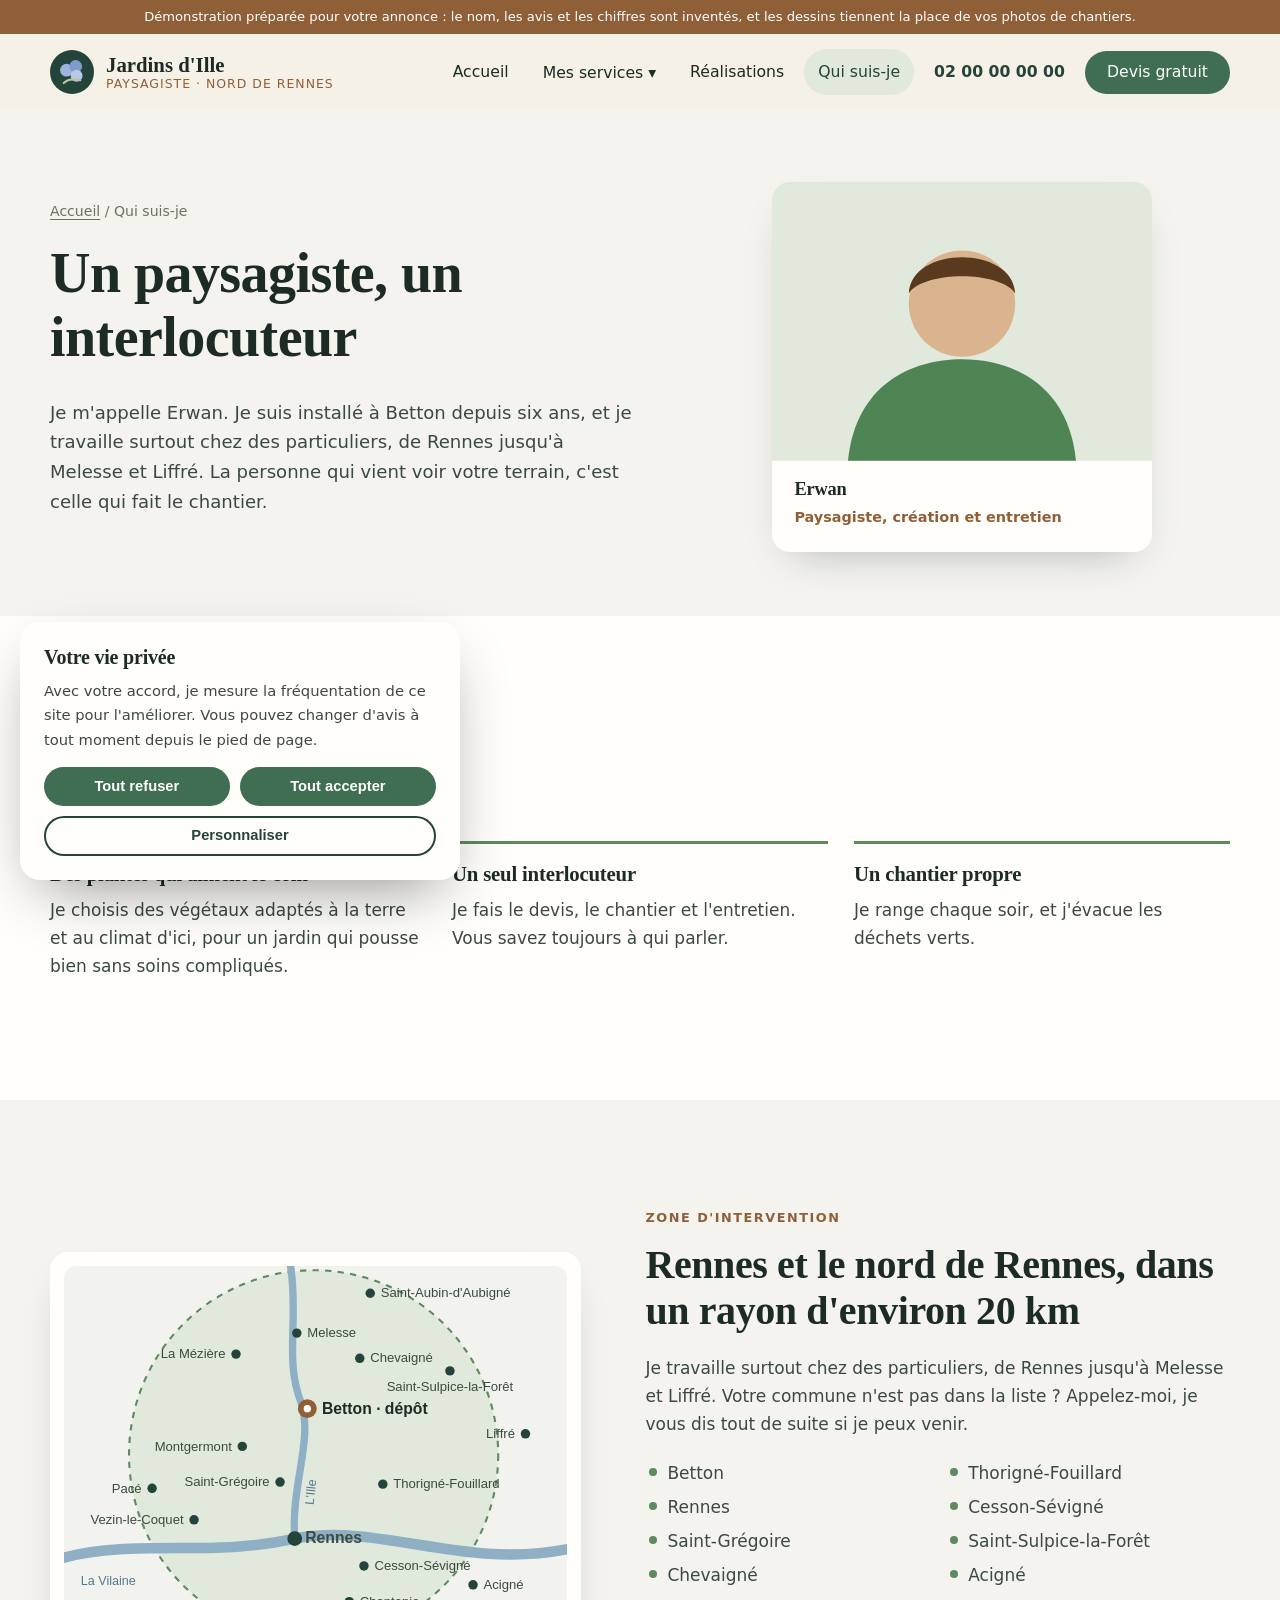
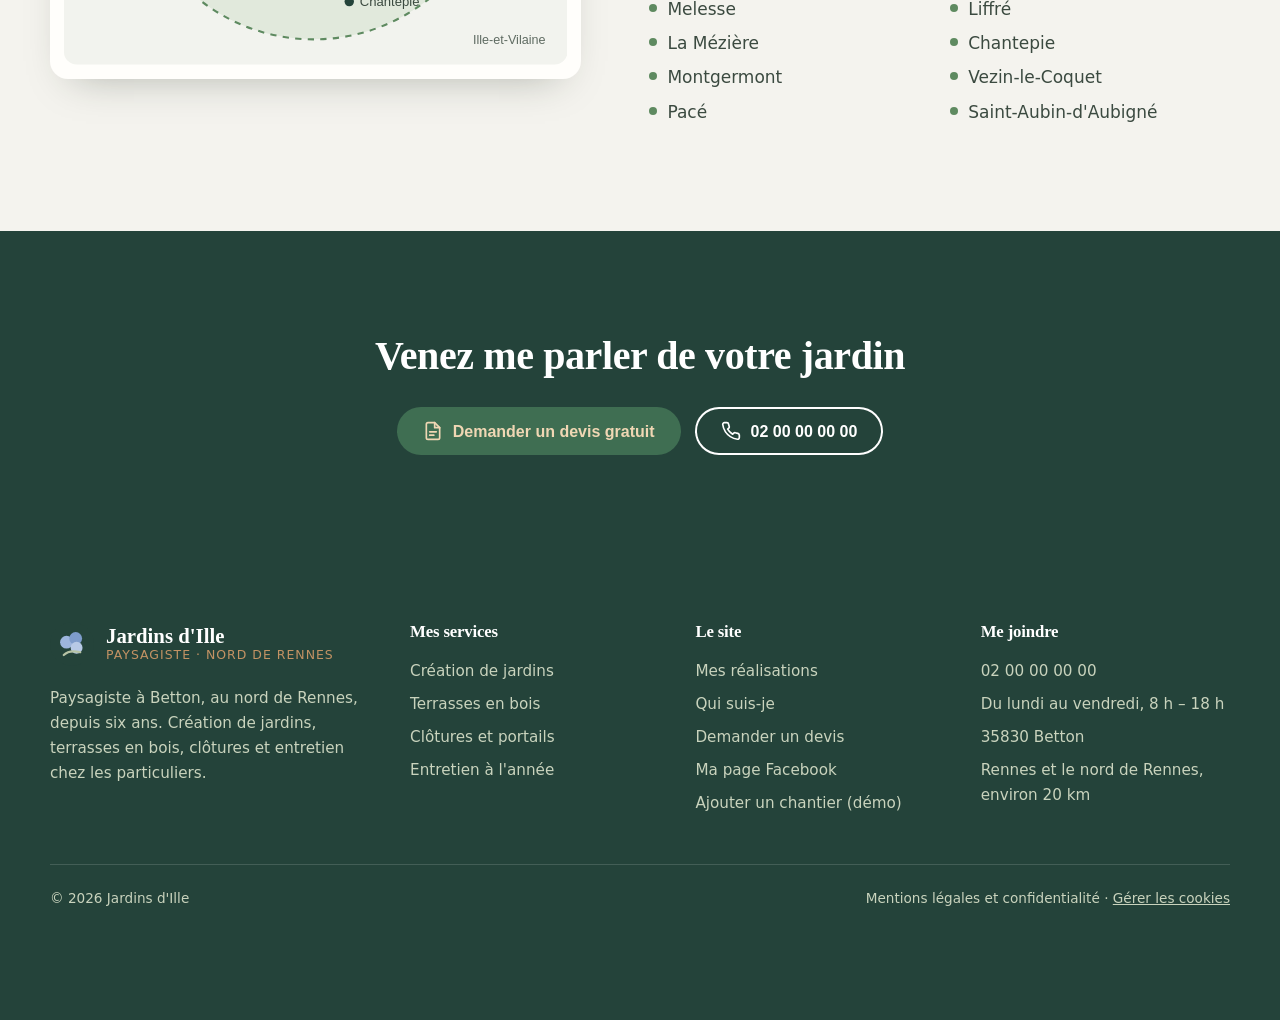
==== a-propos.html @ 2268ceef "Démonstration : site d'un paysagiste près de Rennes" ====
<!doctype html>
<html lang="fr">
<head>
  <meta charset="utf-8">
  <meta name="viewport" content="width=device-width, initial-scale=1">
  <title>Qui suis-je : paysagiste à Betton | Jardins d'Ille</title>
  <meta name="description" content="Paysagiste installé à Betton, au nord de Rennes, depuis six ans, au service des particuliers.">
  <!-- Démonstration : hors des moteurs de recherche. Le vrai site sera indexé. -->
  <meta name="robots" content="noindex, nofollow">
  <meta property="og:type" content="website">
  <meta property="og:locale" content="fr_FR">
  <meta property="og:title" content="Qui suis-je : paysagiste à Betton | Jardins d'Ille">
  <meta property="og:description" content="Paysagiste installé à Betton, au nord de Rennes, depuis six ans, au service des particuliers.">
  <meta name="theme-color" content="#24433A">
  <link rel="icon" href="data:image/svg+xml,%3Csvg%20xmlns%3D%22http%3A%2F%2Fwww.w3.org%2F2000%2Fsvg%22%20viewBox%3D%220%200%2048%2048%22%20aria-hidden%3D%22true%22%3E%3Ccircle%20cx%3D%2224%22%20cy%3D%2224%22%20r%3D%2224%22%20fill%3D%22%2324433A%22%2F%3E%3Ccircle%20cx%3D%2218%22%20cy%3D%2222%22%20r%3D%227%22%20fill%3D%22%239DB5DD%22%2F%3E%3Ccircle%20cx%3D%2228%22%20cy%3D%2218%22%20r%3D%227%22%20fill%3D%22%237E9CCB%22%2F%3E%3Ccircle%20cx%3D%2229%22%20cy%3D%2228%22%20r%3D%226.5%22%20fill%3D%22%23B7C9E6%22%2F%3E%3Cpath%20d%3D%22M15%2036c4-4%2010-5%2018-3%22%20stroke%3D%22%23B7C3A5%22%20stroke-width%3D%222.4%22%20fill%3D%22none%22%20stroke-linecap%3D%22round%22%2F%3E%3C%2Fsvg%3E">
  <link rel="preload" href="assets/fonts/fraunces.woff2" as="font" type="font/woff2" crossorigin>
  <link rel="stylesheet" href="assets/style.css">
</head>
<body>
  <div class="bandeau-demo">Démonstration préparée pour votre annonce : le nom, les avis et les chiffres sont inventés, et les dessins tiennent la place de vos photos de chantiers.</div>
  <header class="entete">
    <div class="conteneur">
      <a class="marque" href="index.html" aria-label="Jardins d'Ille, accueil"><svg viewBox="0 0 48 48" aria-hidden="true"><circle cx="24" cy="24" r="24" fill="#24433A"/><circle cx="18" cy="22" r="7" fill="#9DB5DD"/><circle cx="28" cy="18" r="7" fill="#7E9CCB"/><circle cx="29" cy="28" r="6.5" fill="#B7C9E6"/><path d="M15 36c4-4 10-5 18-3" stroke="#B7C3A5" stroke-width="2.4" fill="none" stroke-linecap="round"/></svg><span class="marque-nom"><strong>Jardins d'Ille</strong><span>Paysagiste · Nord de Rennes</span></span></a>
      <button class="bouton-menu" aria-label="Ouvrir le menu" aria-expanded="false" aria-controls="navigation"><span></span><span></span><span></span></button>
      <nav class="nav" id="navigation" aria-label="Navigation principale">
        <ul>
          <li><a href="index.html">Accueil</a></li>
          <li class="sous-menu"><button class="ouvrir-sous-menu" aria-expanded="false">Mes services ▾</button>
            <ul>
              <li><a href="creation-jardin.html">Création de jardins</a></li>
              <li><a href="terrasses-bois.html">Terrasses en bois</a></li>
              <li><a href="clotures-portails.html">Clôtures et portails</a></li>
              <li><a href="entretien-jardin.html">Entretien de jardins</a></li>
            </ul>
          </li>
          <li><a href="realisations.html">Réalisations</a></li>
          <li><a href="a-propos.html" aria-current="page">Qui suis-je</a></li>
          <li><a class="tel-entete" href="tel:+33200000000">02 00 00 00 00</a></li>
          <li><a class="bouton" href="contact.html">Devis gratuit</a></li>
        </ul>
      </nav>
    </div>
  </header>
  <main>

    <section class="page-titre">
      <div class="conteneur">
        <div>
          <p class="fil"><a href="index.html">Accueil</a> / Qui suis-je</p>
          <h1>Un paysagiste, un interlocuteur</h1>
          <p class="intro">Je m'appelle Erwan. Je suis installé à Betton depuis six ans, et je travaille surtout chez des particuliers, de Rennes jusqu'à Melesse et Liffré. La personne qui vient voir votre terrain, c'est celle qui fait le chantier.</p>
        </div>
        <div class="membre membre-seul"><svg viewBox="0 0 300 220" role="img" aria-label="Portrait du paysagiste, à remplacer par une photo"><rect width="300" height="220" fill="#E1E9DC"/><circle cx="150" cy="96" r="42" fill="#D9B48F"/><path d="M60 220 C66 160 110 140 150 140 C190 140 234 160 240 220Z" fill="#4F8455"/><path d="M108 88 C110 50 190 50 192 88 C180 70 120 70 108 88Z" fill="#5A3A1F"/></svg><div class="corps"><h3>Erwan</h3><span class="role">Paysagiste, création et entretien</span></div></div>
      </div>
    </section>
    <section class="fond-blanc">
      <div class="conteneur">
        <span class="surtitre">Ce qui compte pour moi</span>
        <h2>Ma façon de travailler</h2>
        <div class="valeurs">
          <div><h3>Des plantes qui aiment le coin</h3><p>Je choisis des végétaux adaptés à la terre et au climat d'ici, pour un jardin qui pousse bien sans soins compliqués.</p></div>
          <div><h3>Un seul interlocuteur</h3><p>Je fais le devis, le chantier et l'entretien. Vous savez toujours à qui parler.</p></div>
          <div><h3>Un chantier propre</h3><p>Je range chaque soir, et j'évacue les déchets verts.</p></div>
        </div>
      </div>
    </section>
    
    <section>
      <div class="conteneur bloc-zone">
        <div class="carte-zone"><svg viewBox="80 40 480 380" role="img" aria-label="Carte de ma zone d'intervention au nord de Rennes" font-family="Inter, sans-serif">
    <rect x="80" y="40" width="480" height="380" fill="#F2F3EE" rx="12"/>
    <circle cx="318" cy="220" r="176" fill="#E1E9DC" stroke="#5E8A60" stroke-width="2" stroke-dasharray="6 6"/>
    <path d="M296 40 C304 90 290 130 306 170 C318 205 296 250 300 300" fill="none" stroke="#8FB0C4" stroke-width="7" stroke-linecap="round"/>
    <path d="M80 318 C150 300 220 318 300 300 C380 284 460 330 560 310" fill="none" stroke="#8FB0C4" stroke-width="10" stroke-linecap="round"/>
    <text x="318" y="268" font-size="12" fill="#55798C" transform="rotate(-84 318 268)">L'Ille</text>
    <text x="96" y="344" font-size="12" fill="#55798C">La Vilaine</text>
    <text x="470" y="400" font-size="12" fill="#5F6B62">Ille-et-Vilaine</text>
    <g><circle cx="300" cy="300" r="7" fill="#24433A"/><text x="310" y="304" font-size="15" font-weight="700" text-anchor="start" fill="#3B4A40">Rennes</text></g><g><circle cx="286" cy="246" r="4.5" fill="#24433A"/><text x="276" y="250" font-size="12.5"  text-anchor="end" fill="#3B4A40">Saint-Grégoire</text></g><g><circle cx="302" cy="104" r="4.5" fill="#24433A"/><text x="312" y="108" font-size="12.5"  text-anchor="start" fill="#3B4A40">Melesse</text></g><g><circle cx="244" cy="124" r="4.5" fill="#24433A"/><text x="234" y="128" font-size="12.5"  text-anchor="end" fill="#3B4A40">La Mézière</text></g><g><circle cx="362" cy="128" r="4.5" fill="#24433A"/><text x="372" y="132" font-size="12.5"  text-anchor="start" fill="#3B4A40">Chevaigné</text></g><g><circle cx="250" cy="212" r="4.5" fill="#24433A"/><text x="240" y="216" font-size="12.5"  text-anchor="end" fill="#3B4A40">Montgermont</text></g><g><circle cx="164" cy="252" r="4.5" fill="#24433A"/><text x="154" y="256" font-size="12.5"  text-anchor="end" fill="#3B4A40">Pacé</text></g><g><circle cx="204" cy="282" r="4.5" fill="#24433A"/><text x="194" y="286" font-size="12.5"  text-anchor="end" fill="#3B4A40">Vezin-le-Coquet</text></g><g><circle cx="384" cy="248" r="4.5" fill="#24433A"/><text x="394" y="252" font-size="12.5"  text-anchor="start" fill="#3B4A40">Thorigné-Fouillard</text></g><g><circle cx="366" cy="326" r="4.5" fill="#24433A"/><text x="376" y="330" font-size="12.5"  text-anchor="start" fill="#3B4A40">Cesson-Sévigné</text></g><g><circle cx="352" cy="360" r="4.5" fill="#24433A"/><text x="362" y="364" font-size="12.5"  text-anchor="start" fill="#3B4A40">Chantepie</text></g><g><circle cx="470" cy="344" r="4.5" fill="#24433A"/><text x="480" y="348" font-size="12.5"  text-anchor="start" fill="#3B4A40">Acigné</text></g><g><circle cx="448" cy="140" r="4.5" fill="#24433A"/><text x="448" y="159" font-size="12.5"  text-anchor="middle" fill="#3B4A40">Saint-Sulpice-la-Forêt</text></g><g><circle cx="520" cy="200" r="4.5" fill="#24433A"/><text x="510" y="204" font-size="12.5"  text-anchor="end" fill="#3B4A40">Liffré</text></g><g><circle cx="372" cy="66" r="4.5" fill="#24433A"/><text x="382" y="70" font-size="12.5"  text-anchor="start" fill="#3B4A40">Saint-Aubin-d'Aubigné</text></g><g><circle cx="312" cy="176" r="9" fill="#8F5F38"/><circle cx="312" cy="176" r="3.5" fill="#fff"/><text x="326" y="181" font-size="15" font-weight="700" fill="#1C2B24">Betton · dépôt</text></g>
  </svg></div>
        <div>
          <span class="surtitre">Zone d'intervention</span>
          <h2>Rennes et le nord de Rennes, dans un rayon d'environ 20 km</h2>
          <p>Je travaille surtout chez des particuliers, de Rennes jusqu'à Melesse et Liffré. Votre commune n'est pas dans la liste ? Appelez-moi, je vous dis tout de suite si je peux venir.</p>
          <ul class="communes"><li>Betton</li><li>Rennes</li><li>Saint-Grégoire</li><li>Chevaigné</li><li>Melesse</li><li>La Mézière</li><li>Montgermont</li><li>Pacé</li><li>Thorigné-Fouillard</li><li>Cesson-Sévigné</li><li>Saint-Sulpice-la-Forêt</li><li>Acigné</li><li>Liffré</li><li>Chantepie</li><li>Vezin-le-Coquet</li><li>Saint-Aubin-d'Aubigné</li></ul>
        </div>
      </div>
    </section>
    <section class="fond-foret appel">
      <div class="conteneur"><h2>Venez me parler de votre jardin</h2><div class="boutons"><a class="bouton" href="contact.html"><svg viewBox="0 0 24 24" fill="none" stroke="currentColor" stroke-width="2" stroke-linecap="round" stroke-linejoin="round" aria-hidden="true"><path d="M14 2H6a2 2 0 0 0-2 2v16a2 2 0 0 0 2 2h12a2 2 0 0 0 2-2V8z"/><path d="M14 2v6h6M8 13h8M8 17h5"/></svg>Demander un devis gratuit</a><a class="bouton bouton-ligne" href="tel:+33200000000"><svg viewBox="0 0 24 24" fill="none" stroke="currentColor" stroke-width="2" stroke-linecap="round" stroke-linejoin="round" aria-hidden="true"><path d="M22 16.9v3a2 2 0 0 1-2.2 2 19.8 19.8 0 0 1-8.6-3.1 19.5 19.5 0 0 1-6-6A19.8 19.8 0 0 1 2.1 4.2 2 2 0 0 1 4.1 2h3a2 2 0 0 1 2 1.7c.1.9.4 1.8.7 2.7a2 2 0 0 1-.5 2.1L8 9.8a16 16 0 0 0 6 6l1.3-1.3a2 2 0 0 1 2.1-.4c.9.3 1.8.6 2.7.7a2 2 0 0 1 1.7 2z"/></svg>02 00 00 00 00</a></div></div>
    </section>
  </main>
  <footer class="pied">
    <div class="conteneur">
      <div class="grille">
        <div>
          <a class="marque" href="index.html" aria-label="Accueil"><svg viewBox="0 0 48 48" aria-hidden="true"><circle cx="24" cy="24" r="24" fill="#24433A"/><circle cx="18" cy="22" r="7" fill="#9DB5DD"/><circle cx="28" cy="18" r="7" fill="#7E9CCB"/><circle cx="29" cy="28" r="6.5" fill="#B7C9E6"/><path d="M15 36c4-4 10-5 18-3" stroke="#B7C3A5" stroke-width="2.4" fill="none" stroke-linecap="round"/></svg><span class="marque-nom"><strong>Jardins d'Ille</strong><span>Paysagiste · Nord de Rennes</span></span></a>
          <p style="margin-top:20px;max-width:330px">Paysagiste à Betton, au nord de Rennes, depuis six ans. Création de jardins, terrasses en bois, clôtures et entretien chez les particuliers.</p>
        </div>
        <div>
          <h4>Mes services</h4>
          <ul><li><a href="creation-jardin.html">Création de jardins</a></li><li><a href="terrasses-bois.html">Terrasses en bois</a></li><li><a href="clotures-portails.html">Clôtures et portails</a></li><li><a href="entretien-jardin.html">Entretien à l'année</a></li></ul>
        </div>
        <div>
          <h4>Le site</h4>
          <ul><li><a href="realisations.html">Mes réalisations</a></li><li><a href="a-propos.html">Qui suis-je</a></li><li><a href="contact.html">Demander un devis</a></li><li><a href="#" onclick="return false">Ma page Facebook</a></li><li><a href="ajouter-un-chantier.html">Ajouter un chantier (démo)</a></li></ul>
        </div>
        <div>
          <h4>Me joindre</h4>
          <ul><li><a href="tel:+33200000000">02 00 00 00 00</a></li><li>Du lundi au vendredi, 8 h – 18 h</li><li>35830 Betton</li><li>Rennes et le nord de Rennes, environ 20 km</li></ul>
        </div>
      </div>
      <div class="pied-bas">
        <span>© <span data-annee>2026</span> Jardins d'Ille</span>
        <span><a href="mentions-legales.html">Mentions légales et confidentialité</a> · <button class="lien-bouton" data-gerer-cookies>Gérer les cookies</button></span>
      </div>
    </div>
  </footer>
  <div class="barre-mobile">
    <a class="bouton bouton-ligne" href="tel:+33200000000"><svg viewBox="0 0 24 24" fill="none" stroke="currentColor" stroke-width="2" stroke-linecap="round" stroke-linejoin="round" aria-hidden="true"><path d="M22 16.9v3a2 2 0 0 1-2.2 2 19.8 19.8 0 0 1-8.6-3.1 19.5 19.5 0 0 1-6-6A19.8 19.8 0 0 1 2.1 4.2 2 2 0 0 1 4.1 2h3a2 2 0 0 1 2 1.7c.1.9.4 1.8.7 2.7a2 2 0 0 1-.5 2.1L8 9.8a16 16 0 0 0 6 6l1.3-1.3a2 2 0 0 1 2.1-.4c.9.3 1.8.6 2.7.7a2 2 0 0 1 1.7 2z"/></svg>Appeler</a>
    <a class="bouton" href="contact.html"><svg viewBox="0 0 24 24" fill="none" stroke="currentColor" stroke-width="2" stroke-linecap="round" stroke-linejoin="round" aria-hidden="true"><path d="M14 2H6a2 2 0 0 0-2 2v16a2 2 0 0 0 2 2h12a2 2 0 0 0 2-2V8z"/><path d="M14 2v6h6M8 13h8M8 17h5"/></svg>Demander un devis</a>
  </div>
  <div class="cookies" role="dialog" aria-labelledby="cookies-titre">
    <h2 id="cookies-titre">Votre vie privée</h2>
    <p>Avec votre accord, je mesure la fréquentation de ce site pour l'améliorer. Vous pouvez changer d'avis à tout moment depuis le pied de page.</p>
    <div class="cookies-actions">
      <button class="bouton" data-cookies="refuser">Tout refuser</button>
      <button class="bouton" data-cookies="accepter">Tout accepter</button>
      <button class="bouton bouton-ligne" data-cookies="personnaliser">Personnaliser</button>
    </div>
    <div class="cookies-detail">
      <div class="categorie"><div><strong>Nécessaires</strong><span>Mémorisent votre choix pendant six mois. Toujours actifs.</span></div><input type="checkbox" class="interrupteur" checked disabled aria-label="Cookies nécessaires, toujours actifs"></div>
      <div class="categorie"><div><strong>Mesure d'audience</strong><span>Statistiques de fréquentation, sans publicité ni revente.</span></div><input type="checkbox" class="interrupteur" id="mesure-audience" aria-label="Mesure d'audience"></div>
      <div class="cookies-actions"><button class="bouton" data-cookies="enregistrer">Enregistrer mes choix</button></div>
    </div>
  </div>
  <script src="assets/site.js" defer></script>
</body>
</html>
---- assets/style.css ----
/* Démo paysagiste près de Rennes : vert bocage, gris ardoise, bois, photos mises en avant, appel et devis à portée de pouce */
@font-face { font-family: "Fraunces"; src: url("fonts/fraunces.woff2") format("woff2"); font-weight: 400 700; font-display: swap; }
@font-face { font-family: "Inter"; src: url("fonts/inter.woff2") format("woff2"); font-weight: 100 900; font-display: swap; }

:root {
  --foret: #24433A;
  --vert: #3F6E52;
  --feuille: #5E8A60;
  --sauge: #B7C3A5;
  --sauge-pale: #E1E9DC;
  --beige: #F4F3EE;
  --sable: #E6E4D8;
  --bois: #8F5F38;
  --bois-clair: #C49364;
  --encre: #1C2B24;
  --texte: #3B4A40;
  --discret: #6A7364;
  --blanc: #FFFEFB;
  --rayon: 18px;
  --ombre: 0 18px 40px -22px rgba(31, 43, 30, .35);
}

*, *::before, *::after { box-sizing: border-box; }
html { scroll-behavior: smooth; -webkit-text-size-adjust: 100%; }
body { margin: 0; font-family: "Inter", system-ui, sans-serif; font-size: 17px; line-height: 1.65; color: var(--texte); background: var(--beige); }
img, svg { display: block; max-width: 100%; }
a { color: var(--vert); text-underline-offset: 3px; }
a:hover { color: var(--foret); }
h1, h2, h3, h4 { font-family: "Fraunces", Georgia, serif; color: var(--encre); line-height: 1.15; margin: 0 0 .5em; font-weight: 600; letter-spacing: -.01em; }
h1 { font-size: clamp(2.1rem, 5vw, 3.5rem); }
h2 { font-size: clamp(1.7rem, 3.4vw, 2.5rem); }
h3 { font-size: 1.3rem; }
p { margin: 0 0 1em; }
:focus-visible { outline: 3px solid var(--bois-clair); outline-offset: 3px; }
.conteneur { width: min(1180px, 100% - 40px); margin-inline: auto; }
section { padding: clamp(56px, 8vw, 104px) 0; }
.surtitre { display: inline-block; font-size: .8rem; font-weight: 600; letter-spacing: .12em; text-transform: uppercase; color: var(--bois); margin-bottom: 14px; }
.intro { font-size: 1.13rem; max-width: 640px; }
.centre { text-align: center; }
.centre .intro { margin-inline: auto; }
.fond-sable { background: var(--sable); }
.fond-foret { background: var(--foret); color: #E8EDDF; }
.fond-foret h2, .fond-foret h3 { color: #fff; }
.fond-foret a { color: #F0D7B4; }
.fond-blanc { background: var(--blanc); }

/* Bandeau de démonstration */
.bandeau-demo { background: var(--bois); color: #fff; font-size: .82rem; text-align: center; padding: 8px 16px; line-height: 1.4; }

/* Boutons */
.bouton { display: inline-flex; align-items: center; gap: 10px; background: var(--vert); color: #fff; border: 0; border-radius: 999px; padding: 14px 26px; font: 600 1rem/1.2 "Inter", sans-serif; text-decoration: none; cursor: pointer; transition: background .2s, transform .2s; }
.bouton:hover { background: var(--foret); color: #fff; transform: translateY(-1px); }
.bouton svg { width: 20px; height: 20px; flex: none; }
.bouton-bois { background: var(--bois); }
.bouton-bois:hover { background: #6F4726; }
.bouton-ligne { background: transparent; color: var(--foret); box-shadow: inset 0 0 0 2px var(--foret); }
.bouton-ligne:hover { background: var(--foret); color: #fff; }
.fond-foret .bouton-ligne { color: #fff; box-shadow: inset 0 0 0 2px #fff; }
.boutons { display: flex; flex-wrap: wrap; gap: 14px; margin-top: 28px; }
.lien-bouton { background: none; border: 0; padding: 0; font: inherit; color: inherit; text-decoration: underline; cursor: pointer; }

/* En-tête */
.entete { position: sticky; top: 0; z-index: 50; background: rgba(246, 241, 231, .94); backdrop-filter: blur(8px); transition: box-shadow .2s; }
.entete.defile { box-shadow: 0 6px 24px -14px rgba(31, 43, 30, .4); }
.entete .conteneur { display: flex; align-items: center; justify-content: space-between; gap: 20px; min-height: 76px; }
.marque { display: flex; align-items: center; gap: 12px; text-decoration: none; color: var(--encre); }
.marque svg { width: 44px; height: 44px; }
.marque-nom { display: flex; flex-direction: column; line-height: 1.1; }
.marque-nom strong { font-family: "Fraunces", serif; font-size: 1.3rem; font-weight: 600; }
.marque-nom span { font-size: .78rem; letter-spacing: .08em; text-transform: uppercase; color: var(--bois); }
.nav ul { list-style: none; margin: 0; padding: 0; display: flex; align-items: center; gap: 6px; }
.nav a, .nav .ouvrir-sous-menu { display: block; padding: 10px 14px; border-radius: 999px; color: var(--encre); text-decoration: none; font-weight: 500; font-size: .98rem; background: none; border: 0; font-family: inherit; cursor: pointer; }
.nav a:hover, .nav .ouvrir-sous-menu:hover, .nav a[aria-current="page"] { background: var(--sauge-pale); color: var(--foret); }
.nav .tel-entete { font-weight: 600; color: var(--foret); }
.nav .bouton { color: #fff; background: var(--vert); padding: 12px 22px; }
.nav .bouton:hover { background: var(--foret); color: #fff; }
.sous-menu { position: relative; }
.sous-menu ul { display: none; position: absolute; top: calc(100% + 6px); left: 0; min-width: 270px; background: var(--blanc); border-radius: 16px; box-shadow: var(--ombre); padding: 10px; flex-direction: column; align-items: stretch; gap: 2px; }
/* Pont invisible sur l'écart entre le bouton et le menu : la souris qui descend ne quitte pas le survol */
.sous-menu ul::before { content: ""; position: absolute; left: 0; right: 0; top: -12px; height: 12px; }
/* Ouvert au survol, au clic (classe « ouvert »), ou au clavier ; un clic de souris ne le bloque pas ouvert par le focus */
.sous-menu:hover ul, .sous-menu:has(:focus-visible) ul, .sous-menu.ouvert ul { display: flex; }
.sous-menu ul a { border-radius: 10px; }
.bouton-menu { display: none; width: 48px; height: 48px; border: 0; background: var(--sauge-pale); border-radius: 12px; cursor: pointer; flex-direction: column; justify-content: center; align-items: center; gap: 5px; }
.bouton-menu span { width: 22px; height: 2px; background: var(--foret); border-radius: 2px; }

/* Héros */
.heros { padding: clamp(36px, 6vw, 72px) 0 clamp(56px, 7vw, 96px); }
.heros .conteneur { display: grid; grid-template-columns: 1.05fr 1fr; gap: clamp(28px, 5vw, 64px); align-items: center; }
.heros .intro { font-size: 1.2rem; }
.note-google { display: inline-flex; align-items: center; gap: 10px; margin-top: 26px; background: var(--blanc); border-radius: 999px; padding: 8px 18px 8px 10px; box-shadow: var(--ombre); font-size: .92rem; color: var(--encre); text-decoration: none; }
.note-google .etoiles { color: #D9A33B; letter-spacing: 2px; }
.illustration { border-radius: 28px; overflow: hidden; box-shadow: var(--ombre); background: var(--sable); position: relative; }
.illustration svg { width: 100%; height: auto; }
.illustration .legende-photo { position: absolute; left: 14px; bottom: 14px; background: rgba(255, 253, 248, .9); color: var(--discret); font-size: .75rem; padding: 4px 10px; border-radius: 999px; }
.heros .illustration { border-radius: 200px 28px 28px 28px; }

/* Services */
.grille-services { display: grid; grid-template-columns: repeat(3, 1fr); gap: 26px; margin-top: 44px; }
.carte-service { background: var(--blanc); border-radius: var(--rayon); overflow: hidden; box-shadow: var(--ombre); text-decoration: none; color: var(--texte); display: flex; flex-direction: column; transition: transform .25s; }
.carte-service:hover { transform: translateY(-4px); color: var(--texte); }
.carte-service .corps { padding: 22px 24px 26px; display: flex; flex-direction: column; flex: 1; }
.carte-service p { font-size: .96rem; flex: 1; }
.carte-service .suite { font-weight: 600; color: var(--vert); }

/* Entretien à l'année */
.bloc-entretien { display: grid; grid-template-columns: 1.1fr 1fr; gap: clamp(28px, 5vw, 64px); align-items: center; }
.calendrier { display: grid; grid-template-columns: repeat(12, 1fr); gap: 4px; margin: 24px 0 8px; }
.calendrier span { text-align: center; font-size: .72rem; padding: 10px 0 8px; border-radius: 8px; background: rgba(255, 255, 255, .08); }
.calendrier span.actif { background: var(--feuille); color: #fff; font-weight: 600; }
.encadre, .credit-impot { background: var(--blanc); color: var(--texte); border-radius: var(--rayon); padding: 30px; box-shadow: var(--ombre); }
.credit-impot .gros { font-family: "Fraunces", serif; font-size: 4rem; line-height: 1; color: var(--vert); font-weight: 600; }
.credit-impot h3 { margin-top: 10px; }
.petit { font-size: .82rem; color: var(--discret); }
.fond-foret .petit { color: #BFCAB2; }
.fond-foret .credit-impot .petit { color: var(--discret); }

/* Étapes */
.etapes { display: grid; grid-template-columns: repeat(4, 1fr); gap: 22px; margin-top: 40px; counter-reset: etape; list-style: none; padding: 0; }
.etapes li { background: var(--blanc); border-radius: var(--rayon); padding: 26px 22px; position: relative; box-shadow: var(--ombre); }
.etapes li::before { counter-increment: etape; content: counter(etape); display: grid; place-items: center; width: 42px; height: 42px; border-radius: 50%; background: var(--sauge-pale); color: var(--foret); font: 600 1.2rem "Fraunces", serif; margin-bottom: 14px; }
.etapes h3 { font-size: 1.12rem; }
.etapes p { font-size: .95rem; margin: 0; }

/* Réalisations */
.grille-realisations { display: grid; grid-template-columns: repeat(3, 1fr); gap: 26px; margin-top: 40px; }
.realisation { background: var(--blanc); border-radius: var(--rayon); overflow: hidden; box-shadow: var(--ombre); }
.realisation[hidden] { display: none; }
.realisation .corps { padding: 20px 22px 24px; }
.realisation .lieu { font-size: .85rem; color: var(--bois); font-weight: 600; letter-spacing: .04em; text-transform: uppercase; }
.realisation h3 { margin: 6px 0 8px; font-size: 1.2rem; }
.realisation p { font-size: .95rem; margin: 0; }
.avant-apres { position: relative; aspect-ratio: 3 / 2; overflow: hidden; background: var(--sable); --pos: 50%; }
.avant-apres .avant, .avant-apres .apres { position: absolute; inset: 0; }
.avant-apres svg { position: absolute; inset: 0; width: 100%; height: 100%; }
.avant-apres .apres { clip-path: inset(0 0 0 var(--pos)); }
.avant-apres .poignee { position: absolute; top: 0; bottom: 0; left: var(--pos); width: 3px; background: #fff; transform: translateX(-50%); pointer-events: none; }
.avant-apres .poignee::after { content: "⇆"; position: absolute; top: 50%; left: 50%; transform: translate(-50%, -50%); width: 40px; height: 40px; border-radius: 50%; background: #fff; color: var(--foret); display: grid; place-items: center; font-size: 1.1rem; box-shadow: 0 4px 14px rgba(0, 0, 0, .25); }
.avant-apres input[type=range] { position: absolute; inset: 0; width: 100%; height: 100%; opacity: 0; cursor: ew-resize; margin: 0; }
.avant-apres .etiquette { position: absolute; top: 12px; background: rgba(31, 43, 30, .75); color: #fff; font-size: .72rem; font-weight: 600; letter-spacing: .08em; text-transform: uppercase; padding: 4px 10px; border-radius: 999px; pointer-events: none; }
.avant-apres .etiquette.g { left: 12px; }
.avant-apres .etiquette.d { right: 12px; }
.filtres { display: flex; flex-wrap: wrap; gap: 10px; margin-top: 30px; }
.filtre { border: 0; background: var(--blanc); color: var(--foret); border-radius: 999px; padding: 10px 18px; font: 500 .95rem "Inter", sans-serif; cursor: pointer; box-shadow: inset 0 0 0 1.5px var(--sauge); }
.filtre[aria-pressed="true"] { background: var(--foret); color: #fff; box-shadow: none; }
.encart { background: var(--sauge-pale); border-radius: var(--rayon); padding: 22px 26px; margin-top: 36px; display: flex; gap: 18px; align-items: flex-start; }
.encart svg { width: 34px; height: 34px; flex: none; color: var(--vert); }
.encart p { margin: 0; }

/* Avis */
.grille-avis { display: grid; grid-template-columns: repeat(3, 1fr); gap: 24px; margin-top: 40px; }
.avis { background: var(--blanc); border-radius: var(--rayon); padding: 26px; box-shadow: var(--ombre); display: flex; flex-direction: column; }
.avis .etoiles { color: #D9A33B; letter-spacing: 3px; font-size: 1.05rem; }
.avis blockquote { margin: 12px 0 18px; font-size: 1rem; flex: 1; }
.avis .auteur { display: flex; align-items: center; gap: 12px; font-size: .9rem; }
.avis .initiale { width: 40px; height: 40px; border-radius: 50%; display: grid; place-items: center; background: var(--sauge-pale); color: var(--foret); font-weight: 600; }
.avis .auteur span { color: var(--discret); display: block; font-size: .82rem; }

/* Zone d'intervention */
.bloc-zone { display: grid; grid-template-columns: 1fr 1.1fr; gap: clamp(28px, 5vw, 64px); align-items: center; }
.carte-zone { background: var(--blanc); border-radius: var(--rayon); box-shadow: var(--ombre); padding: 14px; }
.communes { columns: 2; padding: 0; list-style: none; margin: 18px 0 0; }
.communes li { padding: 3px 0 3px 22px; position: relative; break-inside: avoid; }
.communes li::before { content: ""; position: absolute; left: 4px; top: 12px; width: 8px; height: 8px; border-radius: 50%; background: var(--feuille); }

/* Appel à l'action */
.appel { text-align: center; }
.appel .boutons { justify-content: center; }

/* Pages intérieures */
.page-titre { padding: clamp(40px, 6vw, 72px) 0 clamp(40px, 6vw, 64px); }
.page-titre .conteneur { display: grid; grid-template-columns: 1.1fr 1fr; gap: clamp(28px, 5vw, 56px); align-items: center; }
.page-titre.simple .conteneur { grid-template-columns: 1fr; }
.fil { font-size: .88rem; color: var(--discret); margin-bottom: 18px; }
.fil a { color: var(--discret); }
.deux-colonnes { display: grid; grid-template-columns: 1fr 1fr; gap: clamp(28px, 5vw, 64px); align-items: start; }
.liste-coches { list-style: none; padding: 0; margin: 0; }
.liste-coches li { padding: 10px 0 10px 36px; position: relative; border-bottom: 1px solid var(--sable); }
.liste-coches li::before { content: ""; position: absolute; left: 0; top: 14px; width: 22px; height: 22px; border-radius: 50%; background: var(--sauge-pale) url("data:image/svg+xml,%3Csvg xmlns='http://www.w3.org/2000/svg' viewBox='0 0 24 24' fill='none' stroke='%2347704A' stroke-width='3' stroke-linecap='round' stroke-linejoin='round'%3E%3Cpath d='M6 12.5l4 4 8-9'/%3E%3C/svg%3E") center / 14px no-repeat; }
.galerie { display: grid; grid-template-columns: 2fr 1fr 1fr; gap: 18px; margin-top: 36px; }
.galerie .illustration { border-radius: var(--rayon); }
.galerie .illustration:first-child { grid-row: span 2; }
.galerie .illustration:first-child svg { height: 100%; object-fit: cover; }
.formules { display: grid; grid-template-columns: 1fr 1fr; gap: 24px; margin-top: 30px; }
.formule { background: var(--blanc); border-radius: var(--rayon); padding: 28px; box-shadow: var(--ombre); }
.formule.mise-en-avant { box-shadow: inset 0 0 0 2px var(--vert), var(--ombre); }
.formule .pastille { display: inline-block; background: var(--vert); color: #fff; font-size: .75rem; font-weight: 600; border-radius: 999px; padding: 3px 12px; margin-bottom: 10px; }
.autres-services { display: flex; flex-wrap: wrap; gap: 10px; margin-top: 18px; }
.autres-services a { background: var(--blanc); border-radius: 999px; padding: 9px 16px; text-decoration: none; font-weight: 500; box-shadow: inset 0 0 0 1.5px var(--sauge); }

/* Équipe */
.equipe { display: grid; grid-template-columns: repeat(3, 1fr); gap: 26px; margin-top: 40px; }
.membre { background: var(--blanc); border-radius: var(--rayon); overflow: hidden; box-shadow: var(--ombre); }
.membre .corps { padding: 18px 22px 22px; }
.membre h3 { margin: 0 0 2px; font-size: 1.15rem; }
.membre .role { color: var(--bois); font-size: .9rem; font-weight: 600; }
.valeurs { display: grid; grid-template-columns: repeat(3, 1fr); gap: 26px; margin-top: 36px; }
.valeurs div { border-top: 3px solid var(--feuille); padding-top: 18px; }

/* Formulaire */
.bloc-contact { display: grid; grid-template-columns: .8fr 1.2fr; gap: clamp(28px, 5vw, 56px); align-items: start; }
.coordonnees { list-style: none; padding: 0; margin: 0 0 24px; }
.coordonnees li { padding: 14px 0; border-bottom: 1px solid var(--sable); }
.coordonnees strong { display: block; font-size: .78rem; letter-spacing: .1em; text-transform: uppercase; color: var(--bois); }
.coordonnees .tel-gros { font: 600 1.6rem "Fraunces", serif; color: var(--foret); text-decoration: none; }
form { background: var(--blanc); border-radius: 24px; padding: clamp(22px, 4vw, 40px); box-shadow: var(--ombre); }
fieldset { border: 0; padding: 0; margin: 0 0 26px; }
legend { font: 600 1.25rem "Fraunces", serif; color: var(--encre); margin-bottom: 14px; padding: 0; }
.champs { display: grid; grid-template-columns: 1fr 1fr; gap: 16px 18px; }
.champ { display: flex; flex-direction: column; gap: 6px; }
.champ.plein { grid-column: 1 / -1; }
label { font-weight: 500; font-size: .95rem; color: var(--encre); }
.obligatoire { color: var(--bois); }
input[type=text], input[type=email], input[type=tel], select, textarea { font: inherit; font-size: 1rem; padding: 13px 14px; border: 1.5px solid #D5CCBA; border-radius: 12px; background: #fff; color: var(--encre); width: 100%; }
input:focus, select:focus, textarea:focus { border-color: var(--vert); outline: none; box-shadow: 0 0 0 3px rgba(71, 112, 74, .18); }
textarea { min-height: 130px; resize: vertical; }
.champ.invalide input, .champ.invalide select, .champ.invalide textarea { border-color: #B4442F; }
.erreur { color: #B4442F; font-size: .85rem; min-height: 1em; }
.puces { display: flex; flex-wrap: wrap; gap: 10px; }
.puces label { position: relative; }
.puces input { position: absolute; opacity: 0; }
.puces span { display: inline-block; padding: 10px 16px; border-radius: 999px; background: var(--beige); box-shadow: inset 0 0 0 1.5px #D5CCBA; cursor: pointer; font-weight: 500; font-size: .93rem; }
.puces input:checked + span { background: var(--vert); color: #fff; box-shadow: none; }
.puces input:focus-visible + span { outline: 3px solid var(--bois-clair); outline-offset: 2px; }
.depot { border: 2px dashed var(--sauge); border-radius: 16px; padding: 22px; text-align: center; background: var(--beige); cursor: pointer; display: block; }
.depot svg { width: 36px; height: 36px; margin: 0 auto 8px; color: var(--vert); }
.depot input { position: absolute; width: 1px; height: 1px; opacity: 0; }
.apercus { display: flex; flex-wrap: wrap; gap: 10px; margin-top: 12px; }
.apercu { position: relative; }
.apercu img { width: 84px; height: 84px; object-fit: cover; border-radius: 10px; }
.apercu button { position: absolute; top: -8px; right: -8px; width: 26px; height: 26px; border-radius: 50%; border: 2px solid var(--blanc); background: var(--foret); color: #fff; font-size: 1rem; line-height: 1; cursor: pointer; display: grid; place-items: center; padding: 0; }
.combo { position: relative; }
.suggestions { position: absolute; top: calc(100% + 6px); left: 0; right: 0; z-index: 20; list-style: none; margin: 0; padding: 6px; background: var(--blanc); border-radius: 14px; box-shadow: 0 18px 40px -12px rgba(31, 43, 30, .35), inset 0 0 0 1px var(--sable); max-height: 264px; overflow-y: auto; }
.suggestions li { padding: 10px 14px; border-radius: 10px; cursor: pointer; color: var(--encre); }
.suggestions li:hover, .suggestions li[aria-selected="true"] { background: var(--sauge-pale); color: var(--foret); }
select { appearance: none; -webkit-appearance: none; padding-right: 42px; cursor: pointer; background: #fff url("data:image/svg+xml,%3Csvg xmlns='http://www.w3.org/2000/svg' viewBox='0 0 24 24' fill='none' stroke='%2347704A' stroke-width='2.5' stroke-linecap='round' stroke-linejoin='round'%3E%3Cpath d='M6 9l6 6 6-6'/%3E%3C/svg%3E") right 14px center / 18px no-repeat; }
.accord { display: flex; gap: 12px; align-items: flex-start; font-size: .9rem; font-weight: 400; }
.accord input { width: 20px; height: 20px; margin-top: 3px; accent-color: var(--vert); flex: none; }
.pot-de-miel { position: absolute; left: -9999px; }
.succes { display: none; background: var(--blanc); border-radius: 24px; padding: 40px; box-shadow: var(--ombre); }
.mention-form { font-size: .85rem; color: var(--discret); margin-top: 14px; }

/* Pied de page */
.pied { background: var(--foret); color: #C9D3BD; padding: 64px 0 110px; font-size: .95rem; }
.pied .marque { color: #fff; }
.pied .marque-nom span { color: var(--bois-clair); }
.pied .grille { display: grid; grid-template-columns: 1.3fr 1fr 1fr 1fr; gap: 36px; }
.pied h4 { color: #fff; font-size: 1.05rem; margin-bottom: 14px; }
.pied ul { list-style: none; margin: 0; padding: 0; }
.pied li { padding: 4px 0; }
.pied a { color: #C9D3BD; text-decoration: none; }
.pied a:hover { color: #fff; }
.pied-bas { display: flex; flex-wrap: wrap; justify-content: space-between; gap: 12px; border-top: 1px solid rgba(255, 255, 255, .14); margin-top: 44px; padding-top: 22px; font-size: .85rem; }

/* Barre d'appel sur téléphone */
.barre-mobile { display: none; }

/* Bannière cookies */
.cookies { position: fixed; left: 20px; bottom: 20px; z-index: 100; width: min(440px, calc(100% - 40px)); background: var(--blanc); border-radius: 20px; padding: 24px; box-shadow: 0 24px 60px -20px rgba(0, 0, 0, .45); display: none; }
.cookies.visible { display: block; }
.cookies h2 { font-size: 1.25rem; }
.cookies p { font-size: .92rem; }
.cookies-actions { display: flex; flex-wrap: wrap; gap: 10px; }
.cookies-actions .bouton { padding: 11px 16px; font-size: .92rem; flex: 1 1 auto; justify-content: center; white-space: nowrap; }
.cookies-detail { display: none; margin-top: 18px; border-top: 1px solid var(--sable); padding-top: 14px; }
.cookies-detail.ouvert { display: block; }
.categorie { display: flex; justify-content: space-between; gap: 16px; align-items: center; padding: 10px 0; font-size: .9rem; }
.categorie span { display: block; color: var(--discret); font-size: .83rem; }
.interrupteur { width: 22px; height: 22px; accent-color: var(--vert); }

/* Textes légaux */
.texte-legal { max-width: 780px; }
.texte-legal h2 { font-size: 1.4rem; margin-top: 1.6em; }

/* Accueil : quatre services, repère d'ancienneté */
.grille-services.quatre { grid-template-columns: repeat(4, 1fr); }
.grille-services.quatre .corps h3 { font-size: 1.15rem; }
.pastille-ronde { width: 30px; height: 30px; border-radius: 50%; background: var(--vert); color: #fff; display: grid; place-items: center; font: 600 .95rem "Fraunces", serif; }
.encadre .liste-coches li { padding: 7px 0 7px 34px; font-size: .95rem; }
.encadre .liste-coches li::before { top: 10px; }
.encart > div p { margin: 0; }

/* Chantiers ajoutés depuis l'écran « Ajouter un chantier » */
.avant-apres img, .photo-seule img { position: absolute; inset: 0; width: 100%; height: 100%; object-fit: cover; }
.photo-seule { position: relative; aspect-ratio: 3 / 2; overflow: hidden; background: var(--sable); }
.realisation .nouveau { display: inline-block; margin-left: 8px; background: var(--vert); color: #fff; font-size: .7rem; font-weight: 600; letter-spacing: .06em; border-radius: 999px; padding: 2px 9px; vertical-align: 2px; }
.realisation .retirer { margin-top: 10px; font-size: .82rem; color: var(--discret); }

/* Écran « Ajouter un chantier » */
.bloc-ecran { display: grid; grid-template-columns: minmax(0, 1.1fr) minmax(0, .9fr); gap: clamp(28px, 5vw, 56px); align-items: start; }
.bloc-ecran form { max-width: 620px; padding-top: 0; overflow: hidden; }
.ecran-barre { display: flex; justify-content: space-between; align-items: center; margin: 0 calc(-1 * clamp(22px, 4vw, 40px)) 22px; padding: 14px clamp(22px, 4vw, 40px); background: var(--foret); color: #DCE6DE; font-size: .9rem; }
.ecran-barre strong { color: #fff; font-family: "Fraunces", serif; font-size: 1.05rem; }
.depot-photo { position: relative; padding: 0; aspect-ratio: 3 / 2; display: grid; place-items: center; overflow: hidden; }
.depot-photo .vide { padding: 14px; }
.depot-photo img { position: absolute; inset: 0; width: 100%; height: 100%; object-fit: cover; }
.depot-photo.rempli { border-style: solid; border-color: var(--vert); }
.champ.invalide .depot-photo { border-color: #B4442F; }
.ecran-aide { background: var(--blanc); border-radius: var(--rayon); padding: 28px; box-shadow: var(--ombre); }
.ecran-aide h2 { font-size: 1.5rem; }
.ecran-aide ol { padding-left: 20px; margin: 0 0 16px; }
.ecran-aide li { margin-bottom: 8px; }
.mes-ajouts { border-top: 1px solid var(--sable); margin-top: 18px; padding-top: 16px; }
.mes-ajouts ul { list-style: none; padding: 0; margin: 0; }
.mes-ajouts li { display: flex; justify-content: space-between; gap: 12px; padding: 6px 0; font-size: .92rem; }
.membre-seul { max-width: 380px; justify-self: center; width: 100%; }

@media (max-width: 1000px) {
  .grille-services.quatre { grid-template-columns: 1fr 1fr; }
  .grille-services, .grille-realisations, .grille-avis, .equipe { grid-template-columns: 1fr 1fr; }
  .etapes { grid-template-columns: 1fr 1fr; }
  .pied .grille { grid-template-columns: 1fr 1fr; }
}
@media (max-width: 900px) {
  .bouton-menu { display: flex; }
  .nav { display: none; position: absolute; top: 100%; left: 0; right: 0; background: var(--beige); padding: 12px 20px 24px; box-shadow: 0 16px 30px -18px rgba(0, 0, 0, .35); max-height: calc(100vh - 110px); overflow-y: auto; }
  .nav.ouvert { display: block; }
  .nav ul { flex-direction: column; align-items: stretch; }
  .sous-menu ul { display: flex; position: static; box-shadow: none; background: transparent; padding: 0 0 0 14px; min-width: 0; }
  .sous-menu .ouvrir-sous-menu { display: none; }
  .nav .bouton { justify-content: center; margin-top: 8px; }
  .heros .conteneur, .page-titre .conteneur, .bloc-entretien, .bloc-zone, .deux-colonnes, .bloc-contact, .bloc-ecran { grid-template-columns: 1fr; }
  .heros .illustration { border-radius: 120px 24px 24px 24px; }
  .barre-mobile { display: grid; grid-template-columns: 1fr 1.3fr; gap: 10px; position: fixed; left: 0; right: 0; bottom: 0; z-index: 60; padding: 10px 14px calc(10px + env(safe-area-inset-bottom)); background: rgba(244, 243, 238, .97); box-shadow: 0 -8px 24px -12px rgba(0, 0, 0, .3); }
  .barre-mobile .bouton { justify-content: center; padding: 14px 10px; }
  .cookies { bottom: 84px; left: 12px; width: calc(100% - 24px); }
}
@media (max-width: 640px) {
  body { font-size: 16px; }
  .grille-services, .grille-services.quatre, .grille-realisations, .grille-avis, .equipe, .valeurs, .formules, .etapes, .champs { grid-template-columns: 1fr; }
  .galerie { grid-template-columns: 1fr 1fr; }
  .galerie .illustration:first-child { grid-column: 1 / -1; grid-row: auto; }
  .pied .grille { grid-template-columns: 1fr; }
  .communes { columns: 2; font-size: .92rem; }
  .calendrier span { font-size: .6rem; }
  .boutons .bouton { flex: 1 1 100%; justify-content: center; }
}
@media (prefers-reduced-motion: reduce) { * { transition: none !important; scroll-behavior: auto !important; } }
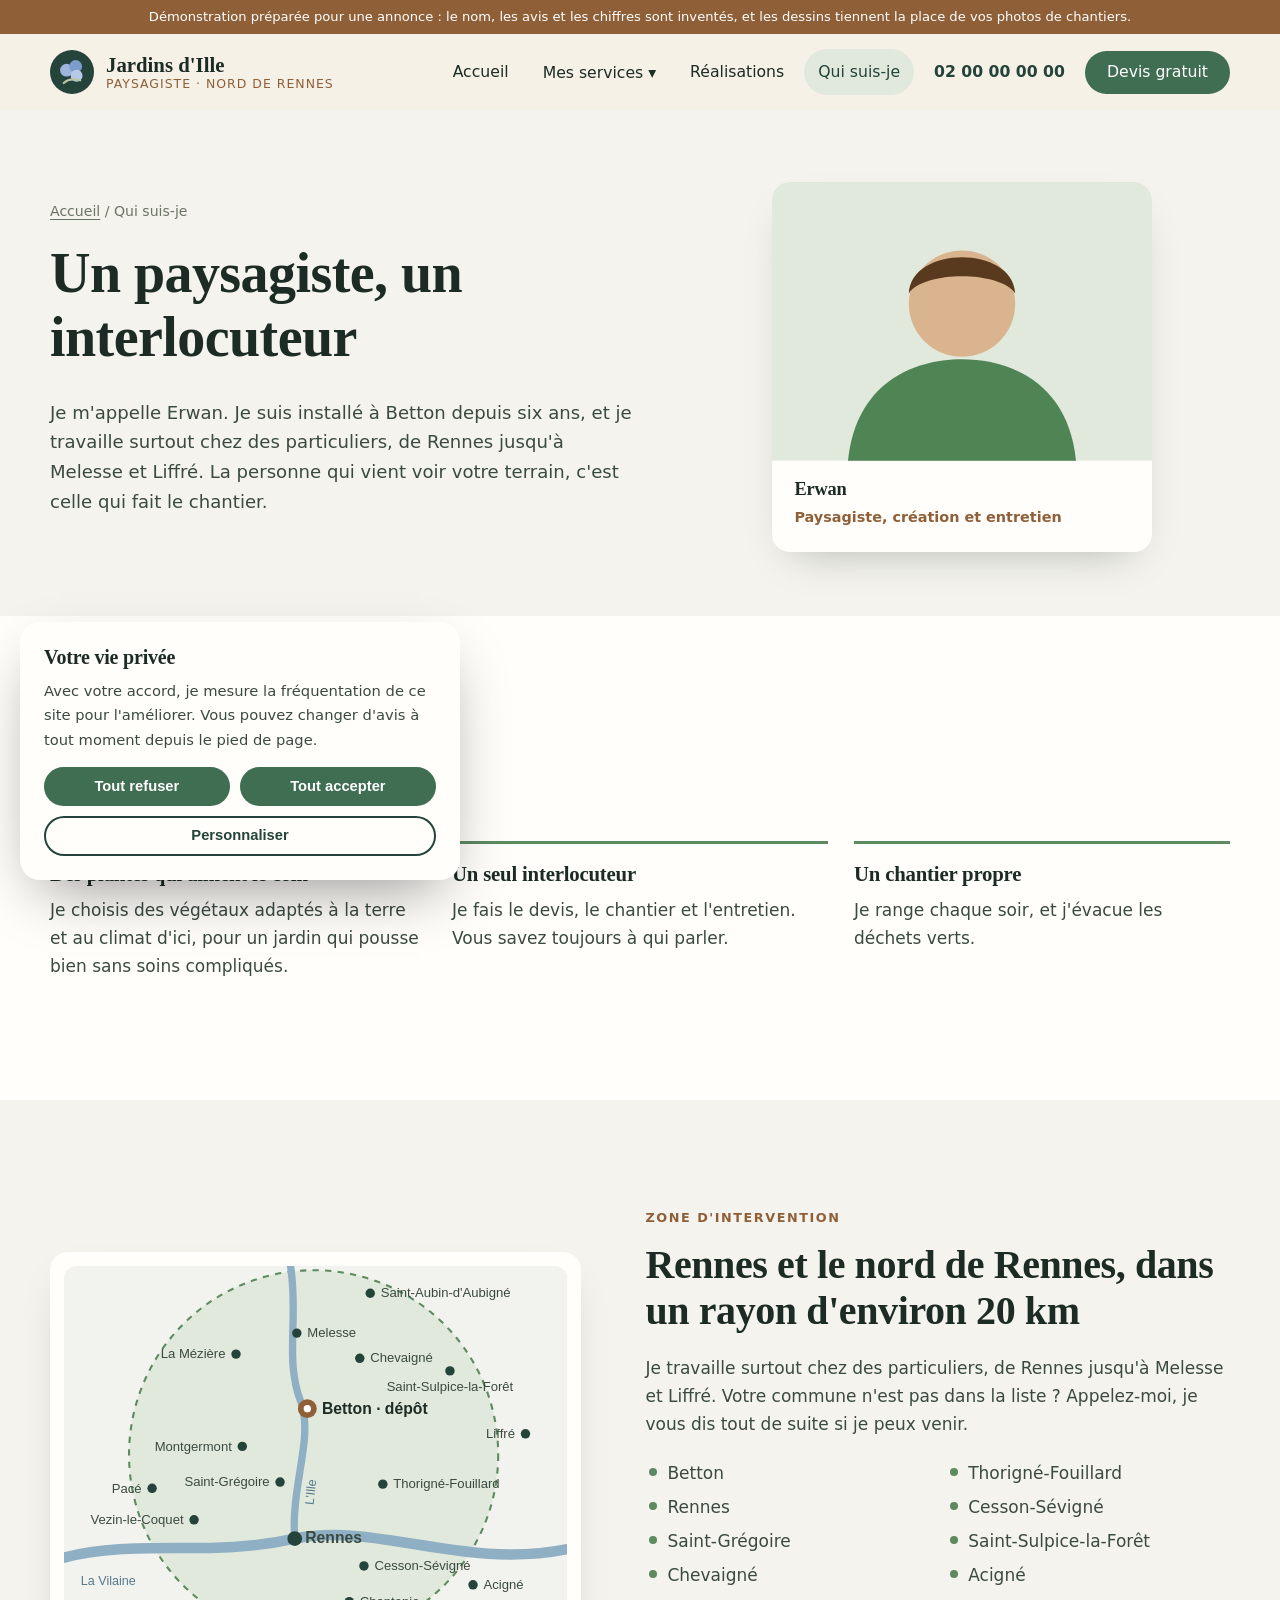
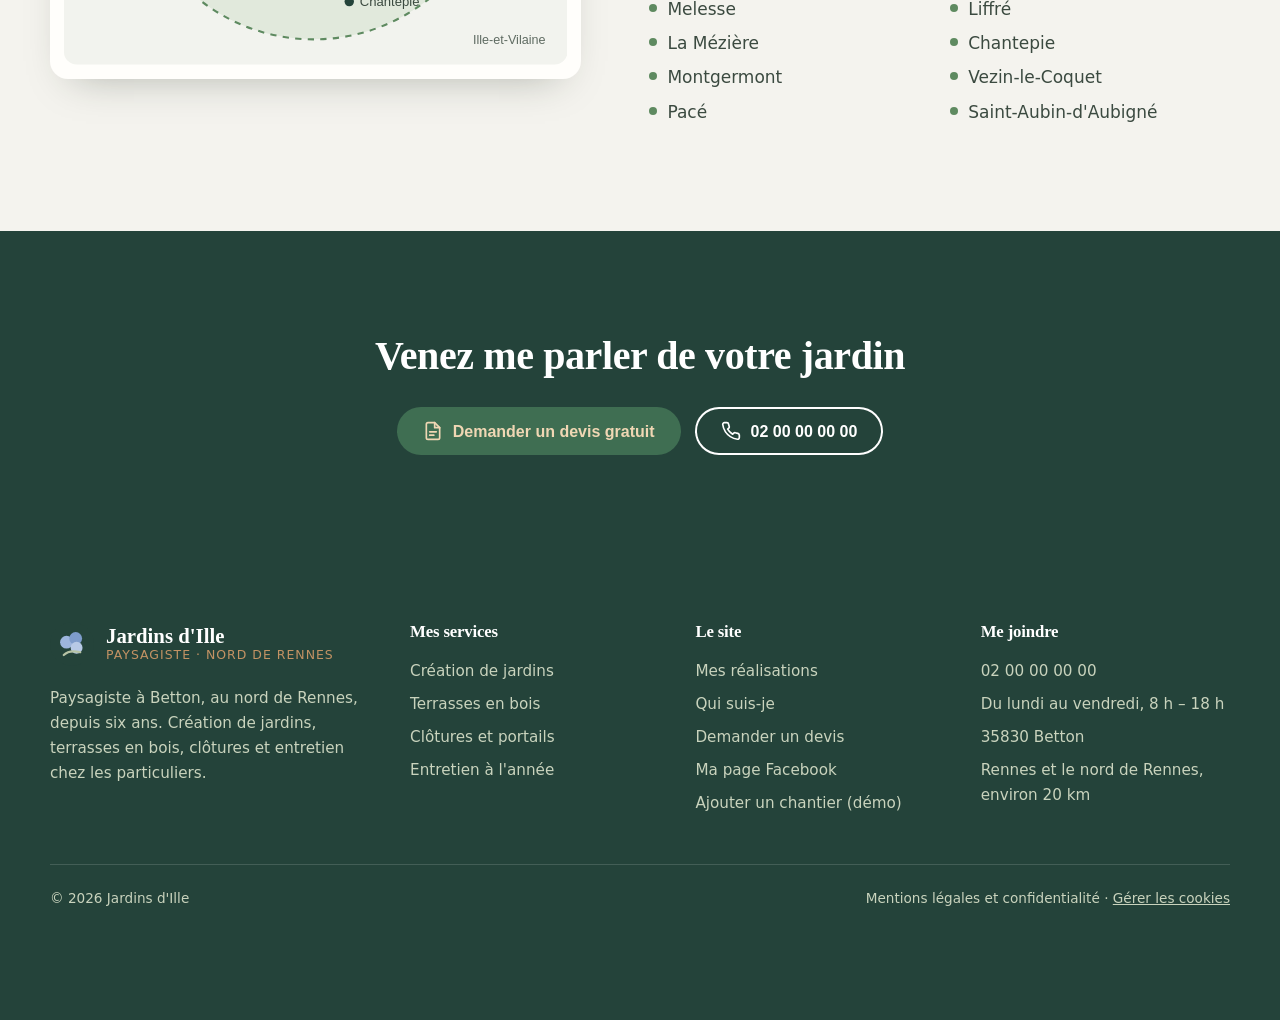
==== commit c26dba81: "Bandeau neutre et page qui ne saute plus au chargement" ====
--- a/a-propos.html
+++ b/a-propos.html
@@ -17,7 +17,7 @@
   <link rel="stylesheet" href="assets/style.css">
 </head>
 <body>
-  <div class="bandeau-demo">Démonstration préparée pour votre annonce : le nom, les avis et les chiffres sont inventés, et les dessins tiennent la place de vos photos de chantiers.</div>
+  <div class="bandeau-demo">Démonstration préparée pour une annonce : le nom, les avis et les chiffres sont inventés, et les dessins tiennent la place de vos photos de chantiers.</div>
   <header class="entete">
     <div class="conteneur">
       <a class="marque" href="index.html" aria-label="Jardins d'Ille, accueil"><svg viewBox="0 0 48 48" aria-hidden="true"><circle cx="24" cy="24" r="24" fill="#24433A"/><circle cx="18" cy="22" r="7" fill="#9DB5DD"/><circle cx="28" cy="18" r="7" fill="#7E9CCB"/><circle cx="29" cy="28" r="6.5" fill="#B7C9E6"/><path d="M15 36c4-4 10-5 18-3" stroke="#B7C3A5" stroke-width="2.4" fill="none" stroke-linecap="round"/></svg><span class="marque-nom"><strong>Jardins d'Ille</strong><span>Paysagiste · Nord de Rennes</span></span></a>
--- a/assets/style.css
+++ b/assets/style.css
@@ -336,3 +336,13 @@
   .boutons .bouton { flex: 1 1 100%; justify-content: center; }
 }
 @media (prefers-reduced-motion: reduce) { * { transition: none !important; scroll-behavior: auto !important; } }
+
+/* Menu sur une ligne entre le téléphone et l'ordinateur, plus serré et sans le numéro, repris ailleurs dans la page (06/11) */
+@media (min-width: 901px) and (max-width: 1180px) {
+  .entete:not(.entete-rideau) > .conteneur { gap: 14px; }
+  .entete:not(.entete-rideau) .marque-nom :is(strong, span) { white-space: nowrap; }
+  .entete:not(.entete-rideau) .nav :is(a, .ouvrir-sous-menu) { white-space: nowrap; }
+  .entete:not(.entete-rideau) .nav li > :is(a:not(.bouton), .ouvrir-sous-menu) { padding-inline: 8px; margin-inline: 0; font-size: .93rem; }
+  .entete:not(.entete-rideau) .nav .bouton, .entete:not(.entete-rideau) .nav .bouton:hover { padding: 10px 14px; font-size: .93rem; }
+  .entete:not(.entete-rideau, .entete-deux-etages) .nav a[href^="tel:"]:not(.bouton) { display: none; }
+}
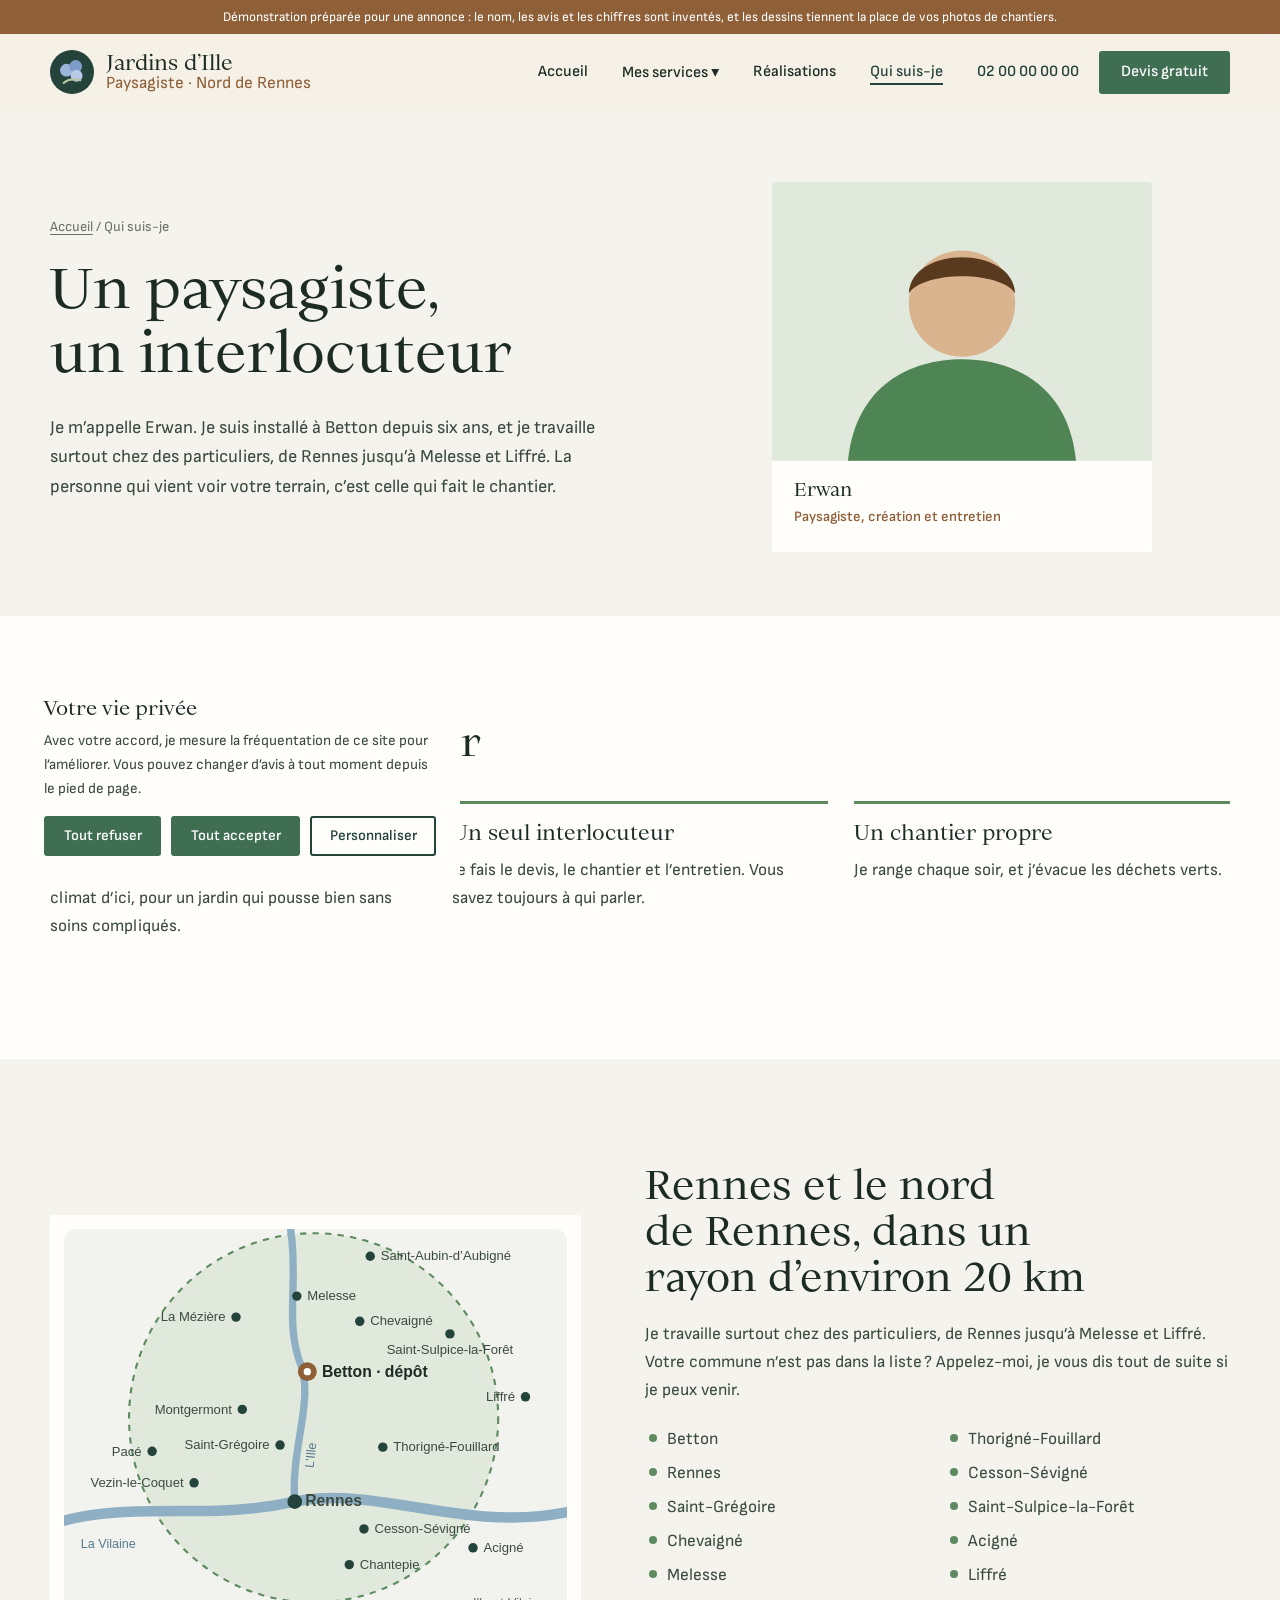
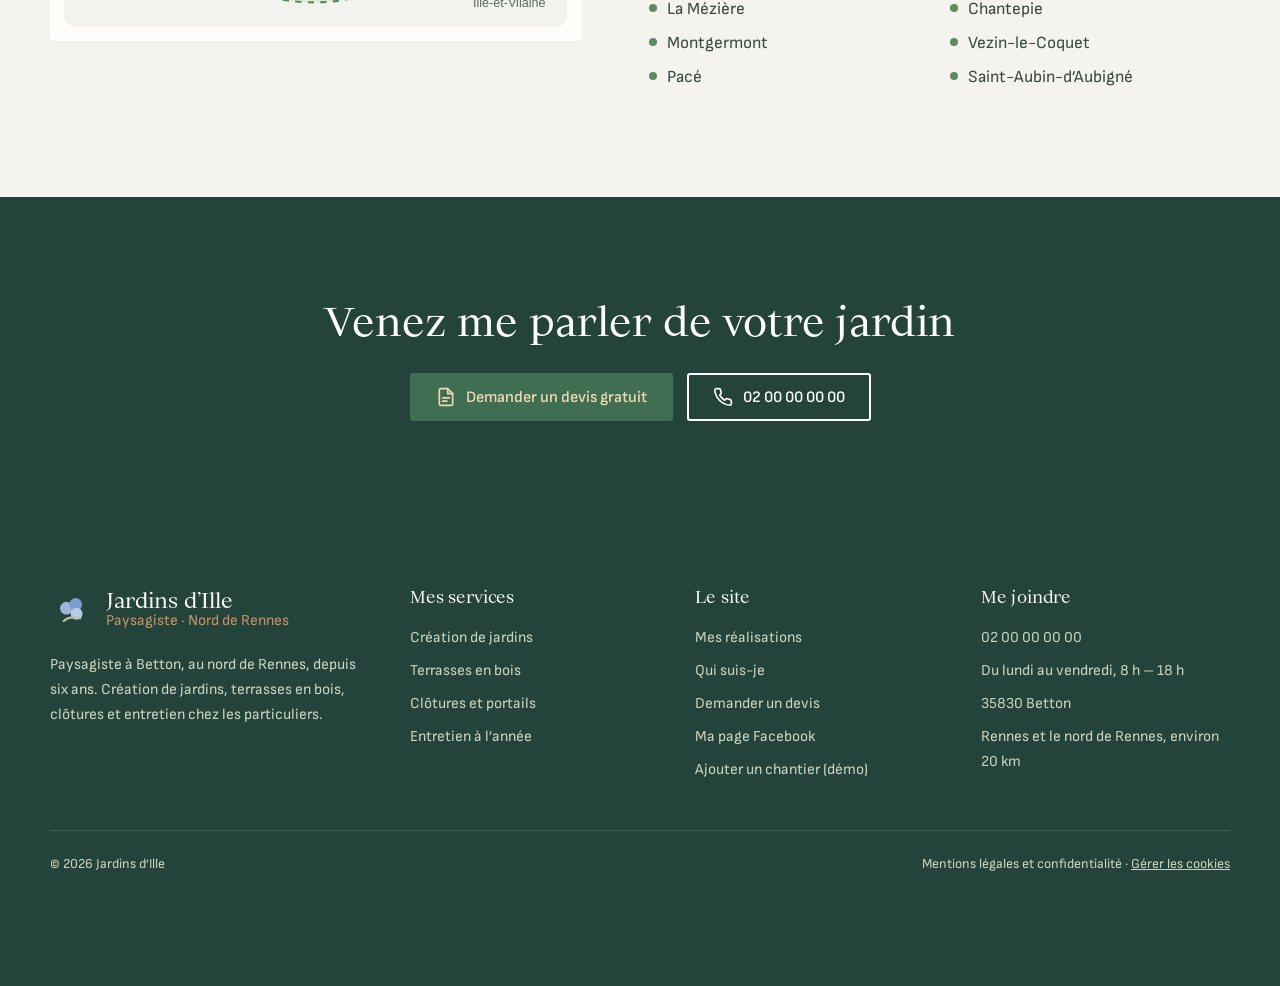
==== commit 5cdcdcbb: "Reprise : polices, typographie, filets" ====
--- a/a-propos.html
+++ b/a-propos.html
@@ -3,7 +3,7 @@
 <head>
   <meta charset="utf-8">
   <meta name="viewport" content="width=device-width, initial-scale=1">
-  <title>Qui suis-je : paysagiste à Betton | Jardins d'Ille</title>
+  <title>Qui suis-je : paysagiste à Betton | Jardins d’Ille</title>
   <meta name="description" content="Paysagiste installé à Betton, au nord de Rennes, depuis six ans, au service des particuliers.">
   <!-- Démonstration : hors des moteurs de recherche. Le vrai site sera indexé. -->
   <meta name="robots" content="noindex, nofollow">
@@ -13,14 +13,16 @@
   <meta property="og:description" content="Paysagiste installé à Betton, au nord de Rennes, depuis six ans, au service des particuliers.">
   <meta name="theme-color" content="#24433A">
   <link rel="icon" href="data:image/svg+xml,%3Csvg%20xmlns%3D%22http%3A%2F%2Fwww.w3.org%2F2000%2Fsvg%22%20viewBox%3D%220%200%2048%2048%22%20aria-hidden%3D%22true%22%3E%3Ccircle%20cx%3D%2224%22%20cy%3D%2224%22%20r%3D%2224%22%20fill%3D%22%2324433A%22%2F%3E%3Ccircle%20cx%3D%2218%22%20cy%3D%2222%22%20r%3D%227%22%20fill%3D%22%239DB5DD%22%2F%3E%3Ccircle%20cx%3D%2228%22%20cy%3D%2218%22%20r%3D%227%22%20fill%3D%22%237E9CCB%22%2F%3E%3Ccircle%20cx%3D%2229%22%20cy%3D%2228%22%20r%3D%226.5%22%20fill%3D%22%23B7C9E6%22%2F%3E%3Cpath%20d%3D%22M15%2036c4-4%2010-5%2018-3%22%20stroke%3D%22%23B7C3A5%22%20stroke-width%3D%222.4%22%20fill%3D%22none%22%20stroke-linecap%3D%22round%22%2F%3E%3C%2Fsvg%3E">
-  <link rel="preload" href="assets/fonts/fraunces.woff2" as="font" type="font/woff2" crossorigin>
+  <link rel="preload" href="assets/fonts/ortica.woff2" as="font" type="font/woff2" crossorigin>
+  <link rel="preload" href="assets/fonts/sofia-sans.woff2" as="font" type="font/woff2" crossorigin>
   <link rel="stylesheet" href="assets/style.css">
+  <link rel="stylesheet" href="assets/reprise.css">
 </head>
 <body>
-  <div class="bandeau-demo">Démonstration préparée pour une annonce : le nom, les avis et les chiffres sont inventés, et les dessins tiennent la place de vos photos de chantiers.</div>
+  <div class="bandeau-demo">Démonstration préparée pour une annonce : le nom, les avis et les chiffres sont inventés, et les dessins tiennent la place de vos photos de chantiers.</div>
   <header class="entete">
     <div class="conteneur">
-      <a class="marque" href="index.html" aria-label="Jardins d'Ille, accueil"><svg viewBox="0 0 48 48" aria-hidden="true"><circle cx="24" cy="24" r="24" fill="#24433A"/><circle cx="18" cy="22" r="7" fill="#9DB5DD"/><circle cx="28" cy="18" r="7" fill="#7E9CCB"/><circle cx="29" cy="28" r="6.5" fill="#B7C9E6"/><path d="M15 36c4-4 10-5 18-3" stroke="#B7C3A5" stroke-width="2.4" fill="none" stroke-linecap="round"/></svg><span class="marque-nom"><strong>Jardins d'Ille</strong><span>Paysagiste · Nord de Rennes</span></span></a>
+      <a class="marque" href="index.html" aria-label="Jardins d'Ille, accueil"><svg viewBox="0 0 48 48" aria-hidden="true"><circle cx="24" cy="24" r="24" fill="#24433A"/><circle cx="18" cy="22" r="7" fill="#9DB5DD"/><circle cx="28" cy="18" r="7" fill="#7E9CCB"/><circle cx="29" cy="28" r="6.5" fill="#B7C9E6"/><path d="M15 36c4-4 10-5 18-3" stroke="#B7C3A5" stroke-width="2.4" fill="none" stroke-linecap="round"/></svg><span class="marque-nom"><strong>Jardins d’Ille</strong><span>Paysagiste · Nord de Rennes</span></span></a>
       <button class="bouton-menu" aria-label="Ouvrir le menu" aria-expanded="false" aria-controls="navigation"><span></span><span></span><span></span></button>
       <nav class="nav" id="navigation" aria-label="Navigation principale">
         <ul>
@@ -48,7 +50,7 @@
         <div>
           <p class="fil"><a href="index.html">Accueil</a> / Qui suis-je</p>
           <h1>Un paysagiste, un interlocuteur</h1>
-          <p class="intro">Je m'appelle Erwan. Je suis installé à Betton depuis six ans, et je travaille surtout chez des particuliers, de Rennes jusqu'à Melesse et Liffré. La personne qui vient voir votre terrain, c'est celle qui fait le chantier.</p>
+          <p class="intro">Je m’appelle Erwan. Je suis installé à Betton depuis six ans, et je travaille surtout chez des particuliers, de Rennes jusqu’à Melesse et Liffré. La personne qui vient voir votre terrain, c’est celle qui fait le chantier.</p>
         </div>
         <div class="membre membre-seul"><svg viewBox="0 0 300 220" role="img" aria-label="Portrait du paysagiste, à remplacer par une photo"><rect width="300" height="220" fill="#E1E9DC"/><circle cx="150" cy="96" r="42" fill="#D9B48F"/><path d="M60 220 C66 160 110 140 150 140 C190 140 234 160 240 220Z" fill="#4F8455"/><path d="M108 88 C110 50 190 50 192 88 C180 70 120 70 108 88Z" fill="#5A3A1F"/></svg><div class="corps"><h3>Erwan</h3><span class="role">Paysagiste, création et entretien</span></div></div>
       </div>
@@ -58,9 +60,9 @@
         <span class="surtitre">Ce qui compte pour moi</span>
         <h2>Ma façon de travailler</h2>
         <div class="valeurs">
-          <div><h3>Des plantes qui aiment le coin</h3><p>Je choisis des végétaux adaptés à la terre et au climat d'ici, pour un jardin qui pousse bien sans soins compliqués.</p></div>
-          <div><h3>Un seul interlocuteur</h3><p>Je fais le devis, le chantier et l'entretien. Vous savez toujours à qui parler.</p></div>
-          <div><h3>Un chantier propre</h3><p>Je range chaque soir, et j'évacue les déchets verts.</p></div>
+          <div><h3>Des plantes qui aiment le coin</h3><p>Je choisis des végétaux adaptés à la terre et au climat d’ici, pour un jardin qui pousse bien sans soins compliqués.</p></div>
+          <div><h3>Un seul interlocuteur</h3><p>Je fais le devis, le chantier et l’entretien. Vous savez toujours à qui parler.</p></div>
+          <div><h3>Un chantier propre</h3><p>Je range chaque soir, et j’évacue les déchets verts.</p></div>
         </div>
       </div>
     </section>
@@ -72,16 +74,16 @@
     <circle cx="318" cy="220" r="176" fill="#E1E9DC" stroke="#5E8A60" stroke-width="2" stroke-dasharray="6 6"/>
     <path d="M296 40 C304 90 290 130 306 170 C318 205 296 250 300 300" fill="none" stroke="#8FB0C4" stroke-width="7" stroke-linecap="round"/>
     <path d="M80 318 C150 300 220 318 300 300 C380 284 460 330 560 310" fill="none" stroke="#8FB0C4" stroke-width="10" stroke-linecap="round"/>
-    <text x="318" y="268" font-size="12" fill="#55798C" transform="rotate(-84 318 268)">L'Ille</text>
+    <text x="318" y="268" font-size="12" fill="#55798C" transform="rotate(-84 318 268)">L’Ille</text>
     <text x="96" y="344" font-size="12" fill="#55798C">La Vilaine</text>
     <text x="470" y="400" font-size="12" fill="#5F6B62">Ille-et-Vilaine</text>
-    <g><circle cx="300" cy="300" r="7" fill="#24433A"/><text x="310" y="304" font-size="15" font-weight="700" text-anchor="start" fill="#3B4A40">Rennes</text></g><g><circle cx="286" cy="246" r="4.5" fill="#24433A"/><text x="276" y="250" font-size="12.5"  text-anchor="end" fill="#3B4A40">Saint-Grégoire</text></g><g><circle cx="302" cy="104" r="4.5" fill="#24433A"/><text x="312" y="108" font-size="12.5"  text-anchor="start" fill="#3B4A40">Melesse</text></g><g><circle cx="244" cy="124" r="4.5" fill="#24433A"/><text x="234" y="128" font-size="12.5"  text-anchor="end" fill="#3B4A40">La Mézière</text></g><g><circle cx="362" cy="128" r="4.5" fill="#24433A"/><text x="372" y="132" font-size="12.5"  text-anchor="start" fill="#3B4A40">Chevaigné</text></g><g><circle cx="250" cy="212" r="4.5" fill="#24433A"/><text x="240" y="216" font-size="12.5"  text-anchor="end" fill="#3B4A40">Montgermont</text></g><g><circle cx="164" cy="252" r="4.5" fill="#24433A"/><text x="154" y="256" font-size="12.5"  text-anchor="end" fill="#3B4A40">Pacé</text></g><g><circle cx="204" cy="282" r="4.5" fill="#24433A"/><text x="194" y="286" font-size="12.5"  text-anchor="end" fill="#3B4A40">Vezin-le-Coquet</text></g><g><circle cx="384" cy="248" r="4.5" fill="#24433A"/><text x="394" y="252" font-size="12.5"  text-anchor="start" fill="#3B4A40">Thorigné-Fouillard</text></g><g><circle cx="366" cy="326" r="4.5" fill="#24433A"/><text x="376" y="330" font-size="12.5"  text-anchor="start" fill="#3B4A40">Cesson-Sévigné</text></g><g><circle cx="352" cy="360" r="4.5" fill="#24433A"/><text x="362" y="364" font-size="12.5"  text-anchor="start" fill="#3B4A40">Chantepie</text></g><g><circle cx="470" cy="344" r="4.5" fill="#24433A"/><text x="480" y="348" font-size="12.5"  text-anchor="start" fill="#3B4A40">Acigné</text></g><g><circle cx="448" cy="140" r="4.5" fill="#24433A"/><text x="448" y="159" font-size="12.5"  text-anchor="middle" fill="#3B4A40">Saint-Sulpice-la-Forêt</text></g><g><circle cx="520" cy="200" r="4.5" fill="#24433A"/><text x="510" y="204" font-size="12.5"  text-anchor="end" fill="#3B4A40">Liffré</text></g><g><circle cx="372" cy="66" r="4.5" fill="#24433A"/><text x="382" y="70" font-size="12.5"  text-anchor="start" fill="#3B4A40">Saint-Aubin-d'Aubigné</text></g><g><circle cx="312" cy="176" r="9" fill="#8F5F38"/><circle cx="312" cy="176" r="3.5" fill="#fff"/><text x="326" y="181" font-size="15" font-weight="700" fill="#1C2B24">Betton · dépôt</text></g>
+    <g><circle cx="300" cy="300" r="7" fill="#24433A"/><text x="310" y="304" font-size="15" font-weight="700" text-anchor="start" fill="#3B4A40">Rennes</text></g><g><circle cx="286" cy="246" r="4.5" fill="#24433A"/><text x="276" y="250" font-size="12.5"  text-anchor="end" fill="#3B4A40">Saint-Grégoire</text></g><g><circle cx="302" cy="104" r="4.5" fill="#24433A"/><text x="312" y="108" font-size="12.5"  text-anchor="start" fill="#3B4A40">Melesse</text></g><g><circle cx="244" cy="124" r="4.5" fill="#24433A"/><text x="234" y="128" font-size="12.5"  text-anchor="end" fill="#3B4A40">La Mézière</text></g><g><circle cx="362" cy="128" r="4.5" fill="#24433A"/><text x="372" y="132" font-size="12.5"  text-anchor="start" fill="#3B4A40">Chevaigné</text></g><g><circle cx="250" cy="212" r="4.5" fill="#24433A"/><text x="240" y="216" font-size="12.5"  text-anchor="end" fill="#3B4A40">Montgermont</text></g><g><circle cx="164" cy="252" r="4.5" fill="#24433A"/><text x="154" y="256" font-size="12.5"  text-anchor="end" fill="#3B4A40">Pacé</text></g><g><circle cx="204" cy="282" r="4.5" fill="#24433A"/><text x="194" y="286" font-size="12.5"  text-anchor="end" fill="#3B4A40">Vezin-le-Coquet</text></g><g><circle cx="384" cy="248" r="4.5" fill="#24433A"/><text x="394" y="252" font-size="12.5"  text-anchor="start" fill="#3B4A40">Thorigné-Fouillard</text></g><g><circle cx="366" cy="326" r="4.5" fill="#24433A"/><text x="376" y="330" font-size="12.5"  text-anchor="start" fill="#3B4A40">Cesson-Sévigné</text></g><g><circle cx="352" cy="360" r="4.5" fill="#24433A"/><text x="362" y="364" font-size="12.5"  text-anchor="start" fill="#3B4A40">Chantepie</text></g><g><circle cx="470" cy="344" r="4.5" fill="#24433A"/><text x="480" y="348" font-size="12.5"  text-anchor="start" fill="#3B4A40">Acigné</text></g><g><circle cx="448" cy="140" r="4.5" fill="#24433A"/><text x="448" y="159" font-size="12.5"  text-anchor="middle" fill="#3B4A40">Saint-Sulpice-la-Forêt</text></g><g><circle cx="520" cy="200" r="4.5" fill="#24433A"/><text x="510" y="204" font-size="12.5"  text-anchor="end" fill="#3B4A40">Liffré</text></g><g><circle cx="372" cy="66" r="4.5" fill="#24433A"/><text x="382" y="70" font-size="12.5"  text-anchor="start" fill="#3B4A40">Saint-Aubin-d’Aubigné</text></g><g><circle cx="312" cy="176" r="9" fill="#8F5F38"/><circle cx="312" cy="176" r="3.5" fill="#fff"/><text x="326" y="181" font-size="15" font-weight="700" fill="#1C2B24">Betton · dépôt</text></g>
   </svg></div>
         <div>
-          <span class="surtitre">Zone d'intervention</span>
-          <h2>Rennes et le nord de Rennes, dans un rayon d'environ 20 km</h2>
-          <p>Je travaille surtout chez des particuliers, de Rennes jusqu'à Melesse et Liffré. Votre commune n'est pas dans la liste ? Appelez-moi, je vous dis tout de suite si je peux venir.</p>
-          <ul class="communes"><li>Betton</li><li>Rennes</li><li>Saint-Grégoire</li><li>Chevaigné</li><li>Melesse</li><li>La Mézière</li><li>Montgermont</li><li>Pacé</li><li>Thorigné-Fouillard</li><li>Cesson-Sévigné</li><li>Saint-Sulpice-la-Forêt</li><li>Acigné</li><li>Liffré</li><li>Chantepie</li><li>Vezin-le-Coquet</li><li>Saint-Aubin-d'Aubigné</li></ul>
+          <span class="surtitre">Zone d’intervention</span>
+          <h2>Rennes et le nord de Rennes, dans un rayon d’environ 20 km</h2>
+          <p>Je travaille surtout chez des particuliers, de Rennes jusqu’à Melesse et Liffré. Votre commune n’est pas dans la liste ? Appelez-moi, je vous dis tout de suite si je peux venir.</p>
+          <ul class="communes"><li>Betton</li><li>Rennes</li><li>Saint-Grégoire</li><li>Chevaigné</li><li>Melesse</li><li>La Mézière</li><li>Montgermont</li><li>Pacé</li><li>Thorigné-Fouillard</li><li>Cesson-Sévigné</li><li>Saint-Sulpice-la-Forêt</li><li>Acigné</li><li>Liffré</li><li>Chantepie</li><li>Vezin-le-Coquet</li><li>Saint-Aubin-d’Aubigné</li></ul>
         </div>
       </div>
     </section>
@@ -93,12 +95,12 @@
     <div class="conteneur">
       <div class="grille">
         <div>
-          <a class="marque" href="index.html" aria-label="Accueil"><svg viewBox="0 0 48 48" aria-hidden="true"><circle cx="24" cy="24" r="24" fill="#24433A"/><circle cx="18" cy="22" r="7" fill="#9DB5DD"/><circle cx="28" cy="18" r="7" fill="#7E9CCB"/><circle cx="29" cy="28" r="6.5" fill="#B7C9E6"/><path d="M15 36c4-4 10-5 18-3" stroke="#B7C3A5" stroke-width="2.4" fill="none" stroke-linecap="round"/></svg><span class="marque-nom"><strong>Jardins d'Ille</strong><span>Paysagiste · Nord de Rennes</span></span></a>
+          <a class="marque" href="index.html" aria-label="Accueil"><svg viewBox="0 0 48 48" aria-hidden="true"><circle cx="24" cy="24" r="24" fill="#24433A"/><circle cx="18" cy="22" r="7" fill="#9DB5DD"/><circle cx="28" cy="18" r="7" fill="#7E9CCB"/><circle cx="29" cy="28" r="6.5" fill="#B7C9E6"/><path d="M15 36c4-4 10-5 18-3" stroke="#B7C3A5" stroke-width="2.4" fill="none" stroke-linecap="round"/></svg><span class="marque-nom"><strong>Jardins d’Ille</strong><span>Paysagiste · Nord de Rennes</span></span></a>
           <p style="margin-top:20px;max-width:330px">Paysagiste à Betton, au nord de Rennes, depuis six ans. Création de jardins, terrasses en bois, clôtures et entretien chez les particuliers.</p>
         </div>
         <div>
           <h4>Mes services</h4>
-          <ul><li><a href="creation-jardin.html">Création de jardins</a></li><li><a href="terrasses-bois.html">Terrasses en bois</a></li><li><a href="clotures-portails.html">Clôtures et portails</a></li><li><a href="entretien-jardin.html">Entretien à l'année</a></li></ul>
+          <ul><li><a href="creation-jardin.html">Création de jardins</a></li><li><a href="terrasses-bois.html">Terrasses en bois</a></li><li><a href="clotures-portails.html">Clôtures et portails</a></li><li><a href="entretien-jardin.html">Entretien à l’année</a></li></ul>
         </div>
         <div>
           <h4>Le site</h4>
@@ -110,7 +112,7 @@
         </div>
       </div>
       <div class="pied-bas">
-        <span>© <span data-annee>2026</span> Jardins d'Ille</span>
+        <span>© <span data-annee>2026</span> Jardins d’Ille</span>
         <span><a href="mentions-legales.html">Mentions légales et confidentialité</a> · <button class="lien-bouton" data-gerer-cookies>Gérer les cookies</button></span>
       </div>
     </div>
@@ -121,7 +123,7 @@
   </div>
   <div class="cookies" role="dialog" aria-labelledby="cookies-titre">
     <h2 id="cookies-titre">Votre vie privée</h2>
-    <p>Avec votre accord, je mesure la fréquentation de ce site pour l'améliorer. Vous pouvez changer d'avis à tout moment depuis le pied de page.</p>
+    <p>Avec votre accord, je mesure la fréquentation de ce site pour l’améliorer. Vous pouvez changer d’avis à tout moment depuis le pied de page.</p>
     <div class="cookies-actions">
       <button class="bouton" data-cookies="refuser">Tout refuser</button>
       <button class="bouton" data-cookies="accepter">Tout accepter</button>
@@ -129,7 +131,7 @@
     </div>
     <div class="cookies-detail">
       <div class="categorie"><div><strong>Nécessaires</strong><span>Mémorisent votre choix pendant six mois. Toujours actifs.</span></div><input type="checkbox" class="interrupteur" checked disabled aria-label="Cookies nécessaires, toujours actifs"></div>
-      <div class="categorie"><div><strong>Mesure d'audience</strong><span>Statistiques de fréquentation, sans publicité ni revente.</span></div><input type="checkbox" class="interrupteur" id="mesure-audience" aria-label="Mesure d'audience"></div>
+      <div class="categorie"><div><strong>Mesure d’audience</strong><span>Statistiques de fréquentation, sans publicité ni revente.</span></div><input type="checkbox" class="interrupteur" id="mesure-audience" aria-label="Mesure d'audience"></div>
       <div class="cookies-actions"><button class="bouton" data-cookies="enregistrer">Enregistrer mes choix</button></div>
     </div>
   </div>
--- a/assets/style.css
+++ b/assets/style.css
@@ -1,6 +1,4 @@
 /* Démo paysagiste près de Rennes : vert bocage, gris ardoise, bois, photos mises en avant, appel et devis à portée de pouce */
-@font-face { font-family: "Fraunces"; src: url("fonts/fraunces.woff2") format("woff2"); font-weight: 400 700; font-display: swap; }
-@font-face { font-family: "Inter"; src: url("fonts/inter.woff2") format("woff2"); font-weight: 100 900; font-display: swap; }
 
 :root {
   --foret: #24433A;
@@ -22,11 +20,11 @@
 
 *, *::before, *::after { box-sizing: border-box; }
 html { scroll-behavior: smooth; -webkit-text-size-adjust: 100%; }
-body { margin: 0; font-family: "Inter", system-ui, sans-serif; font-size: 17px; line-height: 1.65; color: var(--texte); background: var(--beige); }
+body { margin: 0; font-family: var(--police-texte); font-size: 17px; line-height: 1.65; color: var(--texte); background: var(--beige); }
 img, svg { display: block; max-width: 100%; }
 a { color: var(--vert); text-underline-offset: 3px; }
 a:hover { color: var(--foret); }
-h1, h2, h3, h4 { font-family: "Fraunces", Georgia, serif; color: var(--encre); line-height: 1.15; margin: 0 0 .5em; font-weight: 600; letter-spacing: -.01em; }
+h1, h2, h3, h4 { font-family: var(--police-titre); color: var(--encre); line-height: 1.15; margin: 0 0 .5em; font-weight: 600; letter-spacing: -.01em; }
 h1 { font-size: clamp(2.1rem, 5vw, 3.5rem); }
 h2 { font-size: clamp(1.7rem, 3.4vw, 2.5rem); }
 h3 { font-size: 1.3rem; }
@@ -48,7 +46,7 @@
 .bandeau-demo { background: var(--bois); color: #fff; font-size: .82rem; text-align: center; padding: 8px 16px; line-height: 1.4; }
 
 /* Boutons */
-.bouton { display: inline-flex; align-items: center; gap: 10px; background: var(--vert); color: #fff; border: 0; border-radius: 999px; padding: 14px 26px; font: 600 1rem/1.2 "Inter", sans-serif; text-decoration: none; cursor: pointer; transition: background .2s, transform .2s; }
+.bouton { display: inline-flex; align-items: center; gap: 10px; background: var(--vert); color: #fff; border: 0; border-radius: 999px; padding: 14px 26px; font: 600 1rem/1.2 var(--police-texte); text-decoration: none; cursor: pointer; transition: background .2s, transform .2s; }
 .bouton:hover { background: var(--foret); color: #fff; transform: translateY(-1px); }
 .bouton svg { width: 20px; height: 20px; flex: none; }
 .bouton-bois { background: var(--bois); }
@@ -66,7 +64,7 @@
 .marque { display: flex; align-items: center; gap: 12px; text-decoration: none; color: var(--encre); }
 .marque svg { width: 44px; height: 44px; }
 .marque-nom { display: flex; flex-direction: column; line-height: 1.1; }
-.marque-nom strong { font-family: "Fraunces", serif; font-size: 1.3rem; font-weight: 600; }
+.marque-nom strong { font-family: var(--police-titre); font-size: 1.3rem; font-weight: 600; }
 .marque-nom span { font-size: .78rem; letter-spacing: .08em; text-transform: uppercase; color: var(--bois); }
 .nav ul { list-style: none; margin: 0; padding: 0; display: flex; align-items: center; gap: 6px; }
 .nav a, .nav .ouvrir-sous-menu { display: block; padding: 10px 14px; border-radius: 999px; color: var(--encre); text-decoration: none; font-weight: 500; font-size: .98rem; background: none; border: 0; font-family: inherit; cursor: pointer; }
@@ -109,7 +107,7 @@
 .calendrier span { text-align: center; font-size: .72rem; padding: 10px 0 8px; border-radius: 8px; background: rgba(255, 255, 255, .08); }
 .calendrier span.actif { background: var(--feuille); color: #fff; font-weight: 600; }
 .encadre, .credit-impot { background: var(--blanc); color: var(--texte); border-radius: var(--rayon); padding: 30px; box-shadow: var(--ombre); }
-.credit-impot .gros { font-family: "Fraunces", serif; font-size: 4rem; line-height: 1; color: var(--vert); font-weight: 600; }
+.credit-impot .gros { font-family: var(--police-titre); font-size: 4rem; line-height: 1; color: var(--vert); font-weight: 600; }
 .credit-impot h3 { margin-top: 10px; }
 .petit { font-size: .82rem; color: var(--discret); }
 .fond-foret .petit { color: #BFCAB2; }
@@ -118,7 +116,7 @@
 /* Étapes */
 .etapes { display: grid; grid-template-columns: repeat(4, 1fr); gap: 22px; margin-top: 40px; counter-reset: etape; list-style: none; padding: 0; }
 .etapes li { background: var(--blanc); border-radius: var(--rayon); padding: 26px 22px; position: relative; box-shadow: var(--ombre); }
-.etapes li::before { counter-increment: etape; content: counter(etape); display: grid; place-items: center; width: 42px; height: 42px; border-radius: 50%; background: var(--sauge-pale); color: var(--foret); font: 600 1.2rem "Fraunces", serif; margin-bottom: 14px; }
+.etapes li::before { counter-increment: etape; content: counter(etape); display: grid; place-items: center; width: 42px; height: 42px; border-radius: 50%; background: var(--sauge-pale); color: var(--foret); font: 600 1.2rem var(--police-titre); margin-bottom: 14px; }
 .etapes h3 { font-size: 1.12rem; }
 .etapes p { font-size: .95rem; margin: 0; }
 
@@ -141,7 +139,7 @@
 .avant-apres .etiquette.g { left: 12px; }
 .avant-apres .etiquette.d { right: 12px; }
 .filtres { display: flex; flex-wrap: wrap; gap: 10px; margin-top: 30px; }
-.filtre { border: 0; background: var(--blanc); color: var(--foret); border-radius: 999px; padding: 10px 18px; font: 500 .95rem "Inter", sans-serif; cursor: pointer; box-shadow: inset 0 0 0 1.5px var(--sauge); }
+.filtre { border: 0; background: var(--blanc); color: var(--foret); border-radius: 999px; padding: 10px 18px; font: 500 .95rem var(--police-texte); cursor: pointer; box-shadow: inset 0 0 0 1.5px var(--sauge); }
 .filtre[aria-pressed="true"] { background: var(--foret); color: #fff; box-shadow: none; }
 .encart { background: var(--sauge-pale); border-radius: var(--rayon); padding: 22px 26px; margin-top: 36px; display: flex; gap: 18px; align-items: flex-start; }
 .encart svg { width: 34px; height: 34px; flex: none; color: var(--vert); }
@@ -202,10 +200,10 @@
 .coordonnees { list-style: none; padding: 0; margin: 0 0 24px; }
 .coordonnees li { padding: 14px 0; border-bottom: 1px solid var(--sable); }
 .coordonnees strong { display: block; font-size: .78rem; letter-spacing: .1em; text-transform: uppercase; color: var(--bois); }
-.coordonnees .tel-gros { font: 600 1.6rem "Fraunces", serif; color: var(--foret); text-decoration: none; }
+.coordonnees .tel-gros { font: 600 1.6rem var(--police-titre); color: var(--foret); text-decoration: none; }
 form { background: var(--blanc); border-radius: 24px; padding: clamp(22px, 4vw, 40px); box-shadow: var(--ombre); }
 fieldset { border: 0; padding: 0; margin: 0 0 26px; }
-legend { font: 600 1.25rem "Fraunces", serif; color: var(--encre); margin-bottom: 14px; padding: 0; }
+legend { font: 600 1.25rem var(--police-titre); color: var(--encre); margin-bottom: 14px; padding: 0; }
 .champs { display: grid; grid-template-columns: 1fr 1fr; gap: 16px 18px; }
 .champ { display: flex; flex-direction: column; gap: 6px; }
 .champ.plein { grid-column: 1 / -1; }
@@ -275,7 +273,7 @@
 /* Accueil : quatre services, repère d'ancienneté */
 .grille-services.quatre { grid-template-columns: repeat(4, 1fr); }
 .grille-services.quatre .corps h3 { font-size: 1.15rem; }
-.pastille-ronde { width: 30px; height: 30px; border-radius: 50%; background: var(--vert); color: #fff; display: grid; place-items: center; font: 600 .95rem "Fraunces", serif; }
+.pastille-ronde { width: 30px; height: 30px; border-radius: 50%; background: var(--vert); color: #fff; display: grid; place-items: center; font: 600 .95rem var(--police-titre); }
 .encadre .liste-coches li { padding: 7px 0 7px 34px; font-size: .95rem; }
 .encadre .liste-coches li::before { top: 10px; }
 .encart > div p { margin: 0; }
@@ -290,7 +288,7 @@
 .bloc-ecran { display: grid; grid-template-columns: minmax(0, 1.1fr) minmax(0, .9fr); gap: clamp(28px, 5vw, 56px); align-items: start; }
 .bloc-ecran form { max-width: 620px; padding-top: 0; overflow: hidden; }
 .ecran-barre { display: flex; justify-content: space-between; align-items: center; margin: 0 calc(-1 * clamp(22px, 4vw, 40px)) 22px; padding: 14px clamp(22px, 4vw, 40px); background: var(--foret); color: #DCE6DE; font-size: .9rem; }
-.ecran-barre strong { color: #fff; font-family: "Fraunces", serif; font-size: 1.05rem; }
+.ecran-barre strong { color: #fff; font-family: var(--police-titre); font-size: 1.05rem; }
 .depot-photo { position: relative; padding: 0; aspect-ratio: 3 / 2; display: grid; place-items: center; overflow: hidden; }
 .depot-photo .vide { padding: 14px; }
 .depot-photo img { position: absolute; inset: 0; width: 100%; height: 100%; object-fit: cover; }
--- a/assets/reprise.css
+++ b/assets/reprise.css
@@ -0,0 +1,81 @@
+/* Reprise du 06/11 (outils/demo/reprendre.mjs) */
+/* Police : Ortica, de Ben Bovani (Collletttivo), licence SIL OFL */
+@font-face { font-family: "Ortica Linear"; src: url("fonts/ortica.woff2") format("woff2"); font-weight: 400; font-display: optional; }
+@font-face { font-family: "Sofia Sans"; src: url("fonts/sofia-sans.woff2") format("woff2"); font-weight: 1 1000; font-display: optional; }
+:root { --police-titre: "Ortica Linear", Georgia, serif; --police-texte: "Sofia Sans", system-ui, sans-serif; }
+svg text[font-family] { font-family: var(--police-texte); }
+:root { --rayon: 3px; --rayon-bouton: 3px; --ombre: none; }
+body { font-synthesis: none; }
+h1, h2, h3, legend { letter-spacing: 0; text-wrap: balance; }
+h1, h2, h3, legend, .marque-nom strong { font-weight: 400; }
+.credit-polices { font-size: .9rem; color: var(--discret); }
+
+/* La petite ligne au-dessus des titres : gardée dans le premier bloc de la page (elle y dit le métier et le lieu), retirée ailleurs */
+.surtitre { display: none; }
+main > :first-child .surtitre { display: inline-block; font-size: 1rem; font-weight: 500; letter-spacing: 0; text-transform: none; margin-bottom: 6px; }
+.bouton { border-radius: var(--rayon-bouton); }
+
+/* En-tête : lien actif souligné, pas de pastille */
+.nav a, .nav .ouvrir-sous-menu { border-radius: 0; }
+.entete:not(.entete-deux-etages) .nav a:not(.bouton):is(:hover, [aria-current="page"]), .entete:not(.entete-deux-etages) .nav .ouvrir-sous-menu:hover { background: none; text-decoration: underline; text-decoration-thickness: 2px; text-underline-offset: 7px; }
+.nav a.bouton[aria-current="page"], .nav a.bouton[aria-current="page"]:hover { background: var(--accent); color: var(--sur-accent); }
+.bouton-menu { background: none; box-shadow: inset 0 0 0 1px var(--bord); border-radius: var(--rayon-bouton); }
+.sous-menu ul { border: 1px solid var(--bord); border-radius: var(--rayon); box-shadow: none; }
+
+/* Avis et étapes : un filet, le numéro en grand, pas de carte ni de rond */
+.avis { background: none; border-top: 1px solid currentColor; border-radius: 0; box-shadow: none; padding: 16px 0 0; }
+.avis .initiale, .auteur .initiale { display: none; }
+.etapes li { background: none; border-top: 1px solid currentColor; border-radius: 0; box-shadow: none; padding: 14px 0 0; }
+.etapes li::before { display: block; width: auto; height: auto; background: none; border-radius: 0; color: var(--accent); font: 400 2.4rem/1 var(--police-titre); margin-bottom: 14px; }
+
+/* Formulaires et bannière */
+form[data-formulaire], .succes, .cookies { border: 1px solid var(--bord); border-radius: var(--rayon); box-shadow: none; }
+
+/* Relevé dans les feuilles de la démo : coins arrondis */
+.bouton,
+.nav a, .nav .ouvrir-sous-menu,
+.sous-menu ul,
+.sous-menu ul a,
+.bouton-menu,
+.note-google,
+.illustration,
+.illustration .legende-photo,
+.heros .illustration,
+.calendrier span,
+.avant-apres .etiquette,
+.filtre,
+.formule .pastille,
+.autres-services a,
+form,
+input[type=text], input[type=email], input[type=tel], select, textarea,
+.puces span,
+.depot,
+.apercu img,
+.suggestions,
+.suggestions li,
+.succes,
+.cookies,
+.realisation .nouveau { border-radius: var(--rayon); }
+
+/* Relevé : ombres */
+.note-google,
+.illustration,
+.carte-service,
+.encadre, .credit-impot,
+.etapes li,
+.realisation,
+.avis,
+.carte-zone,
+.formule,
+.membre,
+form,
+input:focus, select:focus, textarea:focus,
+.succes,
+.ecran-aide { box-shadow: none; }
+
+/* Relevé : petites capitales espacées */
+.surtitre,
+.marque-nom span,
+.realisation .lieu,
+.avant-apres .etiquette,
+.coordonnees strong { text-transform: none; letter-spacing: 0; font-size: max(.85rem, 1em); }
